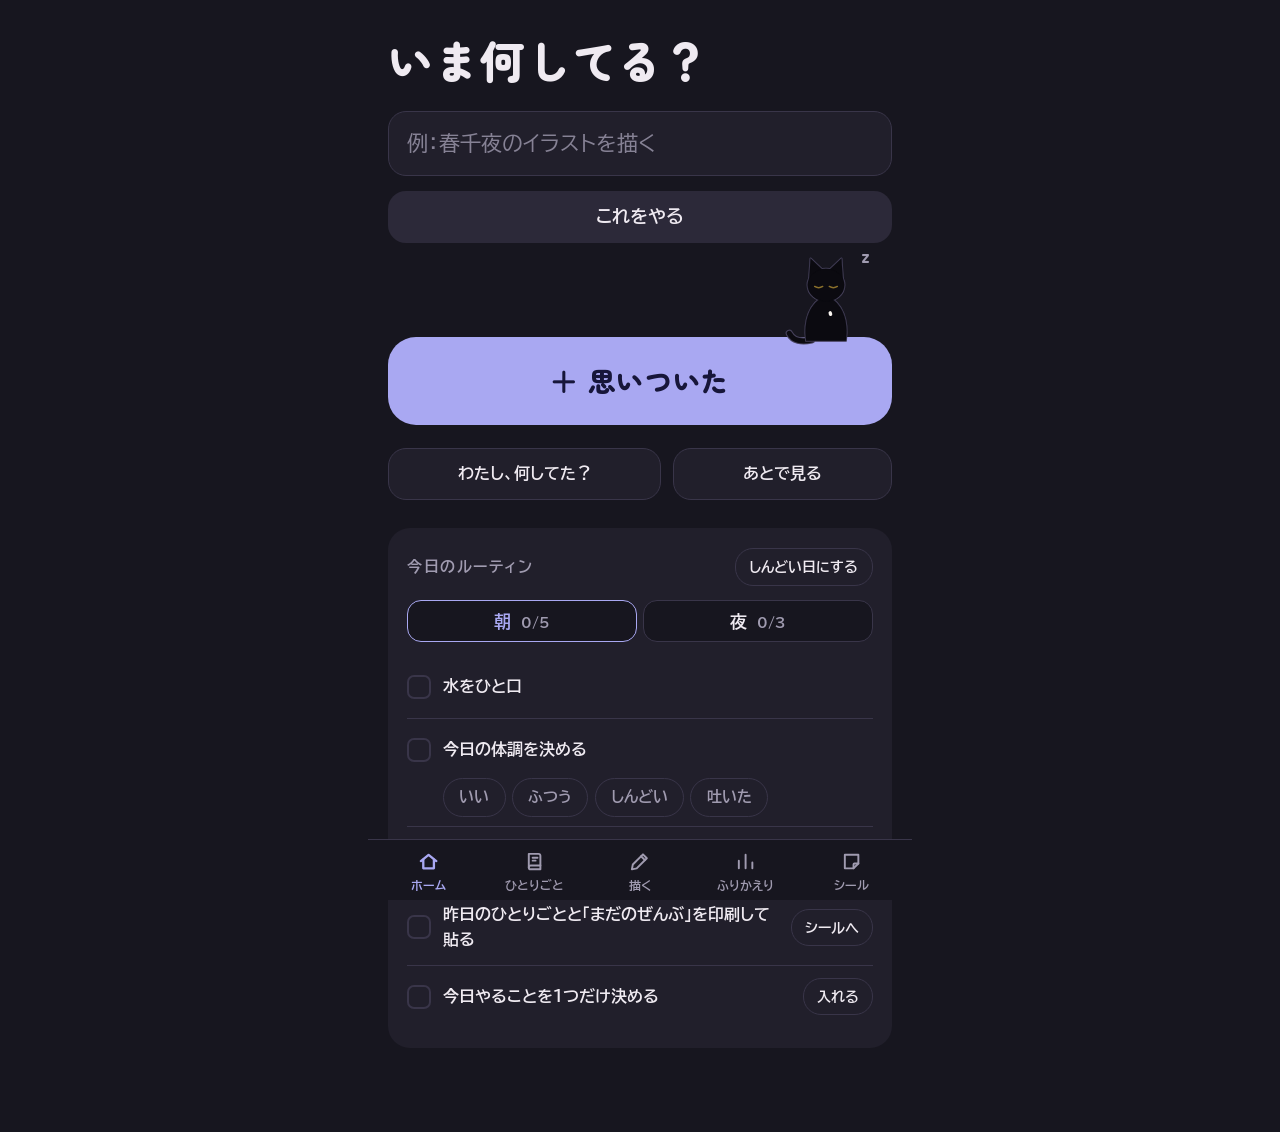
==== index.html @ 65f4dee4 "ホームに「今日のルーティン」を追加（朝・夜・しんどい日の最低ライン） - 朝4時〜16時は朝、それ以外は夜を先に見せる。夜中0〜4時は前の日あつかい - 体調を選ぶとシールの日記にも入る。今日やること" ====
<!doctype html>
<html lang="ja">
<head>
  <meta charset="utf-8">
  <meta name="viewport" content="width=device-width, initial-scale=1, viewport-fit=cover">
  <title>脳内タブ</title>

  <!-- スマホの「ホーム画面に追加」でアプリっぽく開くための設定 -->
  <link rel="manifest" href="manifest.json">
  <link rel="icon" href="icons/icon-192.png">
  <link rel="apple-touch-icon" href="icons/apple-touch-icon.png">
  <meta name="apple-mobile-web-app-capable" content="yes">
  <meta name="mobile-web-app-capable" content="yes">
  <meta name="apple-mobile-web-app-status-bar-style" content="black-translucent">
  <meta name="apple-mobile-web-app-title" content="脳内タブ">
  <meta name="theme-color" content="#17161f">

  <!-- 文字：見出しは丸ゴシック、本文は読みやすさ重視のUDフォント -->
  <link rel="preconnect" href="https://fonts.googleapis.com">
  <link rel="preconnect" href="https://fonts.gstatic.com" crossorigin>
  <link rel="stylesheet" href="https://fonts.googleapis.com/css2?family=BIZ+UDPGothic:wght@400;700&family=Zen+Maru+Gothic:wght@700;900&display=swap">

  <link rel="stylesheet" href="style.css?v=20261016c">
</head>
<body>
<!--
  =========================================================
  index.html ― 画面の「骨組み」だけを書くファイル
  ---------------------------------------------------------
  ・画面は <section class="screen"> で区切っています。
    一度に表示されるのは1つだけ（切り替えは js/ui.js）。
  ・文言（「いま何してる？」など）を変えたいときはここを直せばOK。
  ・id="..." は JavaScript から探すための名前なので、変えないでください。
  =========================================================
-->
<div class="app">

  <!-- ===================== 1. ホーム画面 ===================== -->
  <section id="screen-home" class="screen">

    <h1 class="question">いま何してる？</h1>

    <!-- 「まだやってる？」の軽い確認（しばらく経ったときだけ出る） -->
    <div id="check" class="check" hidden>
      <p id="check-text"></p>
      <div class="row">
        <button type="button" id="btn-check-yes" class="btn btn-quiet btn-small">やってる</button>
        <button type="button" id="btn-check-done" class="btn btn-quiet btn-small">終わった</button>
      </div>
    </div>

    <!-- いまの作業：未登録 or 変更中のときに出る入力欄 -->
    <form id="now-form" class="now-form" autocomplete="off">
      <label for="now-input" class="visually-hidden">いまやっていること</label>
      <input id="now-input" class="field" type="text" enterkeyhint="done"
             placeholder="例：春千夜のイラストを描く">
      <div class="row">
        <button type="submit" class="btn btn-solid">これをやる</button>
        <button type="button" id="btn-now-cancel" class="btn btn-ghost" hidden>やめる</button>
      </div>
    </form>

    <!-- いまの作業：登録済みのときに出る表示 -->
    <div id="now-view" class="now-view" hidden>
      <p class="label">いま：</p>
      <p id="now-text" class="now-text"></p>
      <div class="row">
        <button type="button" id="btn-change" class="btn btn-quiet">変更</button>
        <button type="button" id="btn-finish" class="btn btn-quiet">終わった</button>
      </div>
    </div>

    <!-- いちばん大事なボタン（上にハルが座っている） -->
    <div class="capture-wrap">
      <div id="haru-home" title="ハル"></div>
      <button type="button" id="btn-capture" class="btn btn-primary btn-huge">＋ 思いついた</button>
    </div>

    <div class="home-foot">
      <button type="button" id="btn-lost" class="btn btn-quiet">わたし、何してた？</button>
      <button type="button" id="btn-later" class="btn btn-quiet">
        あとで見る<span id="later-count" class="count"></span>
      </button>
    </div>

    <!-- 今日のルーティン（js/ui-routine.js） -->
    <section id="routine" class="card routine" aria-labelledby="routine-title">
      <div class="routine-head">
        <h2 id="routine-title" class="section-title">今日のルーティン</h2>
        <button type="button" id="btn-routine-easy" class="btn btn-quiet btn-small routine-easy" aria-pressed="false">しんどい日にする</button>
      </div>
      <div id="routine-tabs" class="routine-tabs" role="tablist" aria-label="朝と夜">
        <button type="button" role="tab" data-sec="morning">朝 <span class="routine-tab-count"></span></button>
        <button type="button" role="tab" data-sec="night">夜 <span class="routine-tab-count"></span></button>
      </div>
      <ul id="routine-list" class="routine-list"></ul>
      <p id="routine-msg" class="routine-msg" role="status"></p>
    </section>
  </section>

  <!-- ===================== 2. 思いつき入力 ===================== -->
  <section id="screen-capture" class="screen" hidden>
    <p class="screen-title is-small">思いついた</p>
    <form id="capture-form" class="capture-form" autocomplete="off">
      <label for="capture-input" class="visually-hidden">思いついたこと</label>
      <textarea id="capture-input" class="field field-big" rows="3" enterkeyhint="done"
                placeholder="なんでも。整理はあとで。"></textarea>

      <!-- 添付した画像のプレビュー -->
      <div id="capture-attach" class="attach" hidden>
        <img id="capture-attach-img" alt="添付した画像">
        <button type="button" id="btn-attach-remove" class="attach-remove" aria-label="画像を外す">×</button>
      </div>

      <!-- 声・画像（使わなくてもいい、おまけのボタン） -->
      <div class="tools">
        <button type="button" id="btn-voice" class="btn btn-tool" hidden>
          <svg viewBox="0 0 24 24" fill="none" stroke="currentColor" stroke-width="2" stroke-linecap="round" aria-hidden="true"><rect x="9" y="3" width="6" height="11" rx="3"/><path d="M5 11a7 7 0 0 0 14 0M12 18v3"/></svg>
          <span id="voice-label">声で入れる</span>
        </button>
        <button type="button" id="btn-image" class="btn btn-tool">
          <svg viewBox="0 0 24 24" fill="none" stroke="currentColor" stroke-width="2" stroke-linecap="round" stroke-linejoin="round" aria-hidden="true"><rect x="3" y="4" width="18" height="16" rx="3"/><circle cx="9" cy="10" r="2"/><path d="m21 16-5-5-8 9"/></svg>
          画像
        </button>
      </div>

      <button type="submit" class="btn btn-primary btn-huge">退避</button>
      <button type="button" id="btn-capture-cancel" class="btn btn-ghost">やめる</button>
    </form>
  </section>

  <!-- ===================== 2'. 退避完了 ===================== -->
  <section id="screen-saved" class="screen" hidden>
    <div class="saved-top">
      <p class="saved-msg">退避した。<br>元の作業に戻る？</p>
      <div id="haru-saved" title="ハル"></div>
    </div>
    <p id="saved-what" class="saved-what"></p>

    <div class="saved-now">
      <p class="label">いま：</p>
      <p id="saved-now-text" class="now-text now-text-xl"></p>
    </div>

    <button type="button" id="btn-back" class="btn btn-primary btn-huge">戻る</button>
    <button type="button" id="btn-capture-more" class="btn btn-ghost">もう1つ思いついた</button>
  </section>

  <!-- ===================== 3. あとで見る ===================== -->
  <section id="screen-later" class="screen" hidden>
    <div class="page-head">
      <button type="button" class="btn btn-quiet btn-small" data-go="home">← ホーム</button>
      <h2 class="screen-title">あとで見る</h2>
    </div>

    <label for="search" class="visually-hidden">さがす</label>
    <input id="search" class="field field-search" type="search" placeholder="さがす" autocomplete="off">

    <!-- 絞り込み：すべて／今日／カテゴリ… -->
    <div id="filter-chips" class="chips" role="group" aria-label="絞り込み"></div>

    <p id="later-empty" class="empty" hidden></p>
    <ul id="tab-list" class="tab-list"></ul>

    <!-- 完了したものは下にまとめて薄く表示 -->
    <details id="done-box" class="done-box" hidden>
      <summary>完了したもの<span id="done-count" class="count"></span></summary>
      <ul id="done-list" class="tab-list"></ul>
    </details>
  </section>

  <!-- ===================== 3'. 思いつきの詳細 ===================== -->
  <section id="screen-detail" class="screen" hidden>
    <div class="page-head">
      <button type="button" id="btn-detail-back" class="btn btn-quiet btn-small">← 一覧</button>
    </div>

    <p id="detail-text" class="detail-text"></p>
    <p id="detail-time" class="detail-time"></p>

    <!-- 画像 -->
    <div class="detail-section">
      <img id="detail-image" class="detail-image" alt="添付した画像" hidden>
      <div class="row">
        <button type="button" id="btn-detail-image" class="btn btn-tool">画像を付ける</button>
        <button type="button" id="btn-detail-image-remove" class="btn btn-tool" hidden>画像を外す</button>
      </div>
    </div>

    <!-- カテゴリ -->
    <div class="detail-section">
      <h3 class="section-title">カテゴリ</h3>
      <div id="cat-chips" class="chips" style="flex-wrap: wrap;"></div>
      <form id="new-cat-form" class="new-cat" hidden autocomplete="off">
        <label for="new-cat-input" class="visually-hidden">新しいカテゴリ</label>
        <input id="new-cat-input" class="field" type="text" placeholder="例：絵／買い物／調べもの" enterkeyhint="done">
        <button type="submit" class="btn btn-solid btn-small">付ける</button>
      </form>
    </div>

    <!-- 関連 -->
    <div class="detail-section">
      <h3 class="section-title">関連してる思いつき</h3>
      <ul id="link-list" class="link-list"></ul>
      <button type="button" id="btn-link-add" class="btn btn-tool" style="align-self: flex-start;">＋ 関連づける</button>
      <div id="picker" class="picker" hidden>
        <label for="picker-search" class="visually-hidden">関連づける思いつきをさがす</label>
        <input id="picker-search" class="field field-search" type="search" placeholder="どれとつなぐ？" autocomplete="off">
        <ul id="picker-list" class="link-list"></ul>
        <button type="button" id="btn-picker-close" class="btn btn-ghost btn-small">閉じる</button>
      </div>
    </div>

    <div class="row detail-actions">
      <button type="button" id="btn-detail-complete" class="btn btn-solid">完了</button>
      <button type="button" id="btn-detail-delete" class="btn btn-ghost">削除</button>
    </div>
  </section>

  <!-- ===================== 5. ひとりごと（1日1ページの日記帳） ===================== -->
  <section id="screen-hitori" class="screen" hidden>
    <div class="page-head">
      <h2 class="screen-title">ひとりごと</h2>
    </div>

    <!-- ページめくり：‹ 前に書いた日　› 次に書いた日 -->
    <div class="hitori-nav">
      <button type="button" id="btn-hitori-prev" class="btn btn-quiet btn-small hitori-arrow" aria-label="前に書いた日">‹</button>
      <div class="hitori-day">
        <p id="hitori-date" class="hitori-date"></p>
        <p id="hitori-sub" class="hitori-sub"></p>
      </div>
      <button type="button" id="btn-hitori-next" class="btn btn-quiet btn-small hitori-arrow" aria-label="次に書いた日">›</button>
    </div>
    <button type="button" id="btn-hitori-today" class="btn btn-ghost btn-small hitori-today" hidden>今日のページへ</button>

    <!-- その日のページ（左の時刻、右にひとりごと） -->
    <div class="hitori-page">
      <p id="hitori-empty" class="hitori-empty" hidden></p>
      <ol id="hitori-list" class="hitori-list"></ol>
    </div>

    <!-- 書くところ（今日のページだけ）。ハルが上に座って聞いてる -->
    <form id="hitori-form" class="hitori-form" autocomplete="off">
      <div id="haru-hitori" class="hitori-haru" title="ハル"></div>
      <label for="hitori-input" class="visually-hidden">ひとりごと</label>
      <textarea id="hitori-input" class="field hitori-input" rows="2" enterkeyhint="send"
                placeholder="だれも見てない。思ったまま。"></textarea>
      <button type="submit" class="btn btn-primary">つぶやく</button>
    </form>
  </section>

  <!-- ===================== 6. シール（手帳に貼る日記シール） ===================== -->
  <section id="screen-sticker" class="screen" hidden>
    <div class="page-head">
      <h2 class="screen-title">シール</h2>
    </div>

    <!-- 作るものを選ぶ（js/ui-sticker.js） -->
    <div id="st-mode" class="st-seg st-seg-3 st-mode" role="group" aria-label="作るもの">
      <button type="button" data-v="diary">日記</button>
      <button type="button" data-v="hitori">ひとりごと</button>
      <button type="button" data-v="later">あとで見る</button>
    </div>

    <!-- 1. 日記シール -->
    <div id="st-pane-diary" class="st-pane">
    <!-- できあがり（白い紙のテープに乗せて見せる） -->
    <div class="st-stage">
      <div class="st-strip"><img id="st-out" alt="今日のシール" width="384"></div>
      <button type="button" id="btn-st-save" class="btn btn-primary st-save">シールを保存</button>
      <p id="st-msg" class="st-msg" role="status"></p>
      <p class="st-how">保存 →「画像を保存」→ Fun Print の「画像印刷」で、幅いっぱいで印刷</p>
    </div>

    <form id="st-form" class="st-form" autocomplete="off">
      <div class="st-two">
        <div class="st-field"><label for="st-date" class="section-title">日付</label><input id="st-date" class="field st-input" type="date"></div>
        <div class="st-field"><label for="st-due" class="section-title">予定日</label><input id="st-due" class="field st-input" type="date"></div>
      </div>

      <div class="st-field">
        <span class="section-title" id="st-cond-label">体調</span>
        <div id="st-cond" class="st-seg" role="group" aria-labelledby="st-cond-label">
          <button type="button" data-v="good">いい</button>
          <button type="button" data-v="ok">ふつう</button>
          <button type="button" data-v="hard">しんどい</button>
          <button type="button" data-v="sick">吐いた</button>
        </div>
      </div>

      <label class="st-toggle"><input type="checkbox" id="st-checkup"> 今日は健診の日</label>

      <div class="st-field">
        <span class="section-title" id="st-food-label">たべれたもの</span>
        <div id="st-chips" class="chips st-chips" role="group" aria-labelledby="st-food-label"></div>
        <div class="st-add">
          <label for="st-new-food" class="visually-hidden">ほかに食べれたもの</label>
          <input id="st-new-food" class="field st-input" type="text" maxlength="12" placeholder="ほかに食べれたもの" enterkeyhint="done">
          <button type="button" id="st-add-food" class="btn btn-solid btn-small">追加</button>
        </div>
      </div>

      <div class="st-field">
        <label for="st-memo" class="section-title">ひとこと</label>
        <textarea id="st-memo" class="field st-input" rows="2" maxlength="60" placeholder="今日あったこと"></textarea>
      </div>

      <div class="st-field">
        <span class="section-title" id="st-size-label">シールの大きさ</span>
        <div id="st-size" class="st-seg st-seg-2" role="group" aria-labelledby="st-size-label">
          <button type="button" data-v="full">ぜんぶ入り</button>
          <button type="button" data-v="mini">ちいさめ</button>
        </div>
      </div>
    </form>
    </div>

    <!-- 2. ひとりごと／あとで見る（1日分ずつ） -->
    <div id="st-pane-list" class="st-pane" hidden>
      <div class="st-stage">
        <div class="st-strip"><img id="pr-out" alt="印刷する紙" width="384"></div>
        <button type="button" id="btn-pr-save" class="btn btn-primary st-save">保存</button>
        <p id="pr-msg" class="st-msg" role="status"></p>
        <p class="st-how">保存 →「画像を保存」→ Fun Print の「画像印刷」で、幅いっぱいで印刷</p>
      </div>

      <form id="pr-form" class="st-form" autocomplete="off">
        <div class="st-field" id="pr-scope-field" hidden>
          <span class="section-title" id="pr-scope-label">入れるもの</span>
          <div id="pr-scope" class="st-seg st-seg-2" role="group" aria-labelledby="pr-scope-label">
            <button type="button" data-v="day">この日の分</button>
            <button type="button" data-v="open">まだのぜんぶ</button>
          </div>
        </div>
        <div class="st-field" id="pr-day-field">
          <label for="pr-date" class="section-title">どの日</label>
          <div class="pr-day">
            <button type="button" id="btn-pr-prev" class="btn btn-solid btn-small pr-step" aria-label="前の日">‹</button>
            <input id="pr-date" class="field st-input" type="date">
            <button type="button" id="btn-pr-next" class="btn btn-solid btn-small pr-step" aria-label="次の日">›</button>
          </div>
          <div id="pr-days" class="chips st-chips" role="group" aria-label="書いた日"></div>
        </div>
        <p id="pr-note" class="pr-note" role="status"></p>
      </form>
    </div>

    <canvas id="st-canvas" width="384" height="300" hidden></canvas>
    <canvas id="pr-canvas" width="384" height="300" hidden></canvas>
  </section>

  <!-- ===================== 7. 描く（絵を描いた時間をはかる・js/ui-draw.js） ===================== -->
  <section id="screen-draw" class="screen" hidden>
    <div class="page-head">
      <h2 class="screen-title">描く</h2>
    </div>

    <!-- タイマー -->
    <div class="card draw-timer">
      <div class="draw-face">
        <div id="draw-ring" class="draw-ring" aria-hidden="true"></div>
        <div class="draw-face-in">
          <p id="draw-clock" class="draw-clock" role="timer">00:00</p>
          <p id="draw-clock-sub" class="draw-clock-sub"></p>
        </div>
      </div>
      <div id="draw-targets" class="draw-targets" role="group" aria-label="目安の時間">
        <button type="button" class="chip" data-min="10">10分</button>
        <button type="button" class="chip" data-min="25">25分</button>
        <button type="button" class="chip" data-min="30">30分</button>
        <button type="button" class="chip" data-min="60">60分</button>
      </div>
      <button type="button" id="btn-draw-start" class="btn btn-primary btn-huge">はじめる</button>
      <button type="button" id="btn-draw-stop" class="btn btn-primary btn-huge" hidden>おわり（記録する）</button>
      <button type="button" id="btn-draw-cancel" class="btn btn-ghost btn-small" hidden>記録しないでやめる</button>
    </div>

    <!-- ハルのひとこと -->
    <div class="draw-haru-row">
      <div id="haru-draw" class="draw-haru" title="ハル"></div>
      <p id="draw-comment" class="draw-comment" aria-live="polite"></p>
    </div>

    <!-- 今日と、続けた日数 -->
    <div class="draw-stats">
      <div class="card draw-stat"><span class="section-title">今日</span><strong id="draw-today">0分</strong></div>
      <div class="card draw-stat"><span class="section-title">連続</span><strong id="draw-streak">0日</strong><span id="draw-best" class="note"></span></div>
    </div>

    <!-- 1000時間チャレンジ → 3000 → 5000 → 10000 -->
    <div class="card">
      <h3 id="draw-goal-name" class="section-title">1,000時間チャレンジ</h3>
      <p class="draw-goal"><strong id="draw-goal-left"></strong><span class="note">いままで <span id="draw-total"></span></span></p>
      <div id="draw-goal-meter" class="draw-meter" role="img"><span id="draw-goal-fill"></span></div>
      <p id="draw-goal-steps" class="note draw-steps"></p>
    </div>

    <!-- 描いた日（色が濃いほど長く描いた日） -->
    <div class="card">
      <h3 class="section-title">描いた日</h3>
      <div id="draw-cal-months" class="draw-cal-months" aria-hidden="true"></div>
      <div id="draw-cal" class="draw-cal" role="img" aria-label="描いた日のカレンダー"></div>
      <p class="note draw-cal-legend">少ない <i data-lv="1"></i><i data-lv="2"></i><i data-lv="3"></i><i data-lv="4"></i> 多い</p>
    </div>

    <!-- 記録 -->
    <div class="card">
      <h3 class="section-title">最近の記録</h3>
      <p id="draw-log-empty" class="note">まだない。「はじめる」から1回目をどうぞ。</p>
      <ol id="draw-log" class="draw-log"></ol>
      <details class="draw-more">
        <summary>はかり忘れた分を足す</summary>
        <form id="draw-add-form" class="draw-inline" autocomplete="off">
          <label class="visually-hidden" for="draw-add-date">日付</label>
          <input id="draw-add-date" class="field" type="date">
          <label class="visually-hidden" for="draw-add-min">分</label>
          <input id="draw-add-min" class="field draw-num" type="number" inputmode="numeric" min="1" max="1440" placeholder="分">
          <button type="submit" class="btn btn-solid btn-small">足す</button>
        </form>
      </details>
      <details class="draw-more">
        <summary>これまでの時間（前のアプリの分）　<span id="draw-base" class="note"></span></summary>
        <form id="draw-base-form" class="draw-inline" autocomplete="off">
          <label class="visually-hidden" for="draw-base-h">時間</label>
          <input id="draw-base-h" class="field draw-num" type="number" inputmode="numeric" min="0" placeholder="時間">
          <span>時間</span>
          <label class="visually-hidden" for="draw-base-m">分</label>
          <input id="draw-base-m" class="field draw-num" type="number" inputmode="numeric" min="0" max="59" placeholder="分">
          <span>分</span>
          <button type="submit" class="btn btn-solid btn-small">入れる</button>
        </form>
        <p class="note">ここに入れた時間は、チャレンジの合計にだけ足される（カレンダーには出ない）。</p>
      </details>
    </div>
  </section>

  <!-- ===================== 4. ふりかえり ===================== -->
  <section id="screen-review" class="screen" hidden>
    <div class="page-head">
      <h2 class="screen-title">ふりかえり</h2>
    </div>

    <!-- 今日開いた脳内タブ -->
    <div class="card">
      <h3 class="section-title">今日ひらいた脳内タブ</h3>
      <p class="big-number"><strong id="today-count">0</strong>個</p>
      <ul id="today-list" class="mini-list"></ul>
    </div>

    <!-- 終わった作業の履歴 -->
    <div class="card">
      <h3 class="section-title">終わった作業</h3>
      <p id="history-empty" class="note" hidden>「終わった」を押した作業がここに並ぶ。</p>
      <ul id="history-list" class="mini-list"></ul>
    </div>

    <!-- 分析 -->
    <div class="card">
      <h3 class="section-title">よく出てくる言葉</h3>
      <p id="words-empty" class="note" hidden></p>
      <ul id="words" class="bars"></ul>
    </div>

    <div class="card">
      <h3 class="section-title">思いつきやすい時間</h3>
      <p id="hours-note" class="note"></p>
      <div id="hours" class="hours" role="img"></div>
      <div class="hour-axis"><span>0時</span><span>6時</span><span>12時</span><span>18時</span></div>
    </div>

    <div class="card" id="cats-card" hidden>
      <h3 class="section-title">カテゴリ別</h3>
      <ul id="cats" class="bars"></ul>
    </div>

    <!-- アイコンに未完了の数を出す（js/badge.js） -->
    <div class="card" id="badge-card">
      <h3 class="section-title">アイコンに数字を出す</h3>
      <p id="badge-msg" class="note"></p>
      <button id="btn-badge" type="button" class="btn btn-primary" hidden>オンにする</button>
    </div>

    <!-- ほかの端末と同期（js/sync.js） -->
    <div class="card" id="sync-card">
      <h3 class="section-title">ほかの端末と同期</h3>
      <div id="sync-off">
        <p class="note">Mac と iPhone で同じ合言葉を入れると、思いつき・作業の記録・ひとりごと・描く（タイマーも）・画像が同じになる。はじめての端末は、先に入れた端末の内容を受け取る。</p>
        <form id="sync-form" class="sync-form" autocomplete="off">
          <label for="sync-input" class="visually-hidden">合言葉</label>
          <input id="sync-input" class="field" type="text" placeholder="合言葉（8文字以上）" autocapitalize="off" autocorrect="off" spellcheck="false" enterkeyhint="done">
          <button type="submit" class="btn btn-primary btn-small">つなぐ</button>
        </form>
        <button type="button" id="btn-sync-new" class="btn btn-ghost btn-small">合言葉を作る</button>
      </div>
      <div id="sync-on" hidden>
        <p class="note">合言葉：<strong id="sync-code"></strong></p>
        <p id="sync-status" class="note" role="status"></p>
        <div class="sync-actions">
          <button type="button" id="btn-sync-now" class="btn btn-solid btn-small">いま同期</button>
          <button type="button" id="btn-sync-off" class="btn btn-ghost btn-small">合言葉を外す</button>
        </div>
      </div>
    </div>
  </section>

</div>

<!-- ===================== 下のメニュー（ホーム・ひとりごと・描く・ふりかえり・シール） =====================
     見せる画面は js/app.js の TAB_SCREENS で決めています。 -->
<nav id="tabbar" class="tabbar" aria-label="メニュー">
  <button type="button" class="tab" data-tab="home">
    <svg viewBox="0 0 24 24" fill="none" stroke="currentColor" stroke-width="2" stroke-linecap="round" stroke-linejoin="round" aria-hidden="true"><path d="M4 11.5 12 5l8 6.5"/><path d="M6.5 10v9h11v-9"/></svg>
    <span>ホーム</span>
  </button>
  <button type="button" class="tab" data-tab="hitori">
    <svg viewBox="0 0 24 24" fill="none" stroke="currentColor" stroke-width="2" stroke-linecap="round" stroke-linejoin="round" aria-hidden="true"><path d="M6 4h10a2 2 0 0 1 2 2v14H8a2 2 0 0 1-2-2z"/><path d="M6 18a2 2 0 0 1 2-2h10"/><path d="M10 8h5M10 11h3"/></svg>
    <span>ひとりごと</span>
  </button>
  <button type="button" class="tab" data-tab="draw">
    <svg viewBox="0 0 24 24" fill="none" stroke="currentColor" stroke-width="2" stroke-linecap="round" stroke-linejoin="round" aria-hidden="true"><path d="M15.5 4.5l4 4L9 19l-5 1 1-5z"/><path d="M13.5 6.5l4 4"/></svg>
    <span>描く</span>
  </button>
  <button type="button" class="tab" data-tab="review">
    <svg viewBox="0 0 24 24" fill="none" stroke="currentColor" stroke-width="2" stroke-linecap="round" stroke-linejoin="round" aria-hidden="true"><path d="M5 19V11M12 19V5M19 19v-6"/></svg>
    <span>ふりかえり</span>
  </button>
  <button type="button" class="tab" data-tab="sticker">
    <svg viewBox="0 0 24 24" fill="none" stroke="currentColor" stroke-width="2" stroke-linecap="round" stroke-linejoin="round" aria-hidden="true"><path d="M5 5h14v9l-5 5H5z"/><path d="M14 19v-4a1 1 0 0 1 1-1h4"/></svg>
    <span>シール</span>
  </button>
</nav>

<!-- ===================== 迷子救済（全画面の上に重なる） ===================== -->
<div id="lost" class="lost" hidden>
  <p id="lost-text" class="lost-text"></p>
  <div id="haru-lost" title="ハル"></div>
  <button type="button" id="btn-return" class="btn btn-primary btn-huge">戻れ。</button>
</div>

<!-- ===================== 小さなお知らせ（取り消しボタン付き） ===================== -->
<div id="toast" class="toast" hidden>
  <span id="toast-msg"></span>
  <button type="button" id="toast-undo" class="toast-undo">取り消し</button>
</div>

<!-- 画像を選ぶための見えない部品（「画像」ボタンから呼ばれる） -->
<input id="image-input" type="file" accept="image/*" hidden>

<!-- 読み込む順番が大事：保存 → 部品 → 表示 → 操作 -->
<script src="js/storage.js?v=20261016c"></script>
<script src="js/images.js?v=20261016c"></script>
<script src="js/haru.js?v=20261016c"></script>
<script src="js/voice.js?v=20261016c"></script>
<script src="js/analysis.js?v=20261016c"></script>
<script src="js/ui.js?v=20261016c"></script>
<script src="js/ui-later.js?v=20261016c"></script>
<script src="js/ui-review.js?v=20261016c"></script>
<script src="js/ui-hitori.js?v=20261016c"></script>
<script src="js/thermal.js?v=20261016c"></script>
<script src="js/ui-sticker.js?v=20261016c"></script>
<script src="js/badge.js?v=20261016c"></script>
<script src="js/ui-draw.js?v=20261016c"></script>
<script src="js/sync.js?v=20261016c"></script>
<script src="js/ui-routine.js?v=20261016c"></script>
<script src="js/app.js?v=20261016c"></script>
</body>
</html>
---- style.css ----
/* =========================================================
   style.css ― 見た目（色・文字の大きさ・余白・ハルの動き）を担当
   ---------------------------------------------------------
   ・色を変えたいときは、一番上の「色の設定」だけ直せば全体に反映されます。
   ・基本はダークモード（端末の設定に関係なく暗い配色）。
   ・段の並び：土台 → 文字 → ボタン → 入力欄 → 各画面 → ハル
   レイアウト方針：1カラム・余白多め。上に「いま」、親指の届く下側に大きなボタン。
   ========================================================= */

/* ---------- 色と文字の設定（ダーク：基本） ---------- */
:root {
  --bg: #17161f;          /* 背景：すこし紫がかった夜の色 */
  --surface: #211f2b;     /* カード・入力欄の地 */
  --surface-2: #2c2939;   /* 少し強いボタンの地 */
  --line: #393549;        /* 枠線 */
  --fg: #efeaf1;          /* 文字 */
  --muted: #a09bb0;       /* 薄い文字 */
  --accent: #a9a8f2;      /* アクセント：藤色寄りの青紫 */
  --on-accent: #17163a;   /* アクセント上の文字 */
  --accent-weak: rgba(169, 168, 242, 0.16);
  --gold: #f2c450;        /* ハルの目の色（小さな差し色） */
  --danger: #ef8a7e;
  --on-danger: #2a1210;

  /* ハルの色 */
  --cat: #0b0a10;         /* 毛の黒 */
  --cat-rim: #45405a;     /* 背景から浮かせるための細い輪郭 */
  --cat-eye: #f4c542;     /* 金色の目 */
  --angel: #fbf7f2;       /* 胸のエンジェルマーク */

  --font-display: 'Zen Maru Gothic', 'Hiragino Maru Gothic ProN', 'Hiragino Sans', sans-serif;
  --font-body: 'BIZ UDPGothic', 'Hiragino Sans', 'Yu Gothic', 'Meiryo', sans-serif;

  --radius: 22px;
  color-scheme: dark;
}

/* ---------- ライトモード ----------
   基本は常にダーク。明るい配色は data-theme="light" が付いたときだけ使う。 */
:root[data-theme="light"] {
  --bg: #f6f2f5;
  --surface: #ffffff;
  --surface-2: #efe8ee;
  --line: #e0d6de;
  --fg: #251f29;
  --muted: #6d6575;
  --accent: #5652b8;
  --on-accent: #ffffff;
  --accent-weak: rgba(86, 82, 184, 0.1);
  --gold: #b07d12;
  --danger: #b3392d;
  --on-danger: #ffffff;
  --cat-rim: #0b0a10;
  color-scheme: light;
}

/* ---------- 土台 ---------- */
* { box-sizing: border-box; }
[hidden] { display: none !important; }

html, body { height: 100%; }
body {
  margin: 0;
  background: var(--bg);
  color: var(--fg);
  font-family: var(--font-body);
  font-size: 17px;
  line-height: 1.6;
  -webkit-text-size-adjust: 100%;
  -webkit-tap-highlight-color: transparent;
}

.app {
  max-width: 34rem;
  min-height: 100%;
  margin: 0 auto;
  padding-inline: 20px;
  padding-block: calc(26px + env(safe-area-inset-top, 0px)) calc(26px + env(safe-area-inset-bottom, 0px));
  display: flex;
  flex-direction: column;
}

.screen {
  flex: 1;
  display: flex;
  flex-direction: column;
  gap: 1.4rem;
}

p, h1, h2, h3 { margin: 0; }

.visually-hidden {
  position: absolute; width: 1px; height: 1px;
  overflow: hidden; clip: rect(0 0 0 0); white-space: nowrap;
}

/* ---------- 文字 ---------- */
.question {
  font-family: var(--font-display);
  font-weight: 900;
  font-size: clamp(2.1rem, 9vw, 2.8rem);
  line-height: 1.25;
  letter-spacing: 0.02em;
  padding-top: 0.4rem;
}

.label {
  color: var(--muted);
  font-size: 1rem;
  letter-spacing: 0.08em;
}

.now-text {
  font-family: var(--font-display);
  font-weight: 700;
  font-size: clamp(1.6rem, 6.8vw, 2.2rem);
  line-height: 1.4;
  overflow-wrap: anywhere;
  word-break: auto-phrase; /* 日本語を文節で折り返す（対応ブラウザのみ） */
}
.now-text-xl { font-size: clamp(1.9rem, 8vw, 2.6rem); }

.screen-title {
  font-family: var(--font-display);
  font-size: 1.35rem;
  font-weight: 900;
  letter-spacing: 0.04em;
}
.screen-title.is-small {
  color: var(--muted);
  font-size: 1rem;
  letter-spacing: 0.12em;
}

.section-title {
  color: var(--muted);
  font-size: 0.95rem;
  font-weight: 700;
  letter-spacing: 0.1em;
}

.count {
  display: inline-block;
  min-width: 1.6em;
  margin-left: 0.45em;
  padding: 0 0.45em;
  border-radius: 999px;
  background: var(--accent-weak);
  color: var(--accent);
  font-size: 0.9em;
  font-variant-numeric: tabular-nums;
  text-align: center;
}
.count:empty { display: none; }

.empty {
  color: var(--muted);
  font-size: 1.05rem;
  padding: 2rem 0;
  text-align: center;
}

/* ---------- ボタン ---------- */
.btn {
  appearance: none;
  border: 1.5px solid transparent;
  border-radius: 18px;
  min-height: 3.25rem;
  padding: 0.6rem 1.1rem;
  font: inherit;
  font-size: 1.1rem;
  font-weight: 700;
  color: var(--fg);
  background: transparent;
  cursor: pointer;
  transition: transform 0.08s ease, background-color 0.15s ease;
}
.btn:active { transform: scale(0.97); }

.btn-primary {
  background: var(--accent);
  color: var(--on-accent);
  border-radius: var(--radius);
}
.btn-huge {
  width: 100%;
  min-height: 5.5rem;
  font-family: var(--font-display);
  font-size: 1.7rem;
  font-weight: 900;
  letter-spacing: 0.05em;
  border-radius: 28px;
}
.btn-solid { background: var(--surface-2); }
.btn-quiet { background: var(--surface); border-color: var(--line); }
.btn-ghost { color: var(--muted); }
.btn-danger { background: var(--danger); color: var(--on-danger); }
.btn-small { min-height: 2.75rem; font-size: 1rem; padding: 0.45rem 1rem; }

/* アイコン付きの小さいボタン（声・画像） */
.btn-tool {
  display: inline-flex;
  align-items: center;
  gap: 0.4rem;
  min-height: 2.75rem;
  padding: 0.4rem 1rem;
  font-size: 1rem;
  background: var(--surface);
  border-color: var(--line);
  border-radius: 999px;
  color: var(--muted);
}
.btn-tool svg { width: 1.15rem; height: 1.15rem; }
.btn-tool.is-on { color: var(--on-accent); background: var(--accent); border-color: var(--accent); }

:focus-visible {
  outline: 3px solid var(--accent);
  outline-offset: 2px;
}

.row {
  display: flex;
  gap: 0.75rem;
  flex-wrap: wrap;
}
.row .btn { flex: 1; }

/* ---------- 入力欄 ---------- */
.field {
  width: 100%;
  font: inherit;
  font-size: 1.3rem;           /* 16px以上にしてiPhoneの自動ズームを防ぐ */
  color: var(--fg);
  background: var(--surface);
  border: 1.5px solid var(--line);
  border-radius: 18px;
  padding: 0.95rem 1.1rem;
}
.field::placeholder { color: var(--muted); opacity: 0.8; }
/* iPhone の日付欄は中身の幅で横にはみ出すので、枠に収める */
input[type="date"].field {
  -webkit-appearance: none;
  appearance: none;
  display: block;
  min-width: 0;
  max-width: 100%;
  min-height: 3rem;
}
input[type="date"].field::-webkit-date-and-time-value { text-align: left; margin: 0; }
.field:focus { outline: none; border-color: var(--accent); }
.field-big {
  font-size: 1.5rem;
  line-height: 1.5;
  min-height: 9rem;
  resize: none;
}
.field-search {
  font-size: 1.1rem;
  padding: 0.75rem 1rem;
  border-radius: 999px;
}

/* ---------- 1. ホーム ---------- */
.now-form,
.now-view {
  display: flex;
  flex-direction: column;
  gap: 0.9rem;
}
.now-view .row { margin-top: 0.3rem; }

/* 「まだやってる？」の軽い確認 */
.check {
  display: flex;
  flex-direction: column;
  gap: 0.8rem;
  padding: 1rem 1.1rem;
  border-radius: 20px;
  background: var(--accent-weak);
}
.check p { font-weight: 700; }

/* 大きいボタン＋その上に座るハル。画面の下側（親指の届く位置）へ寄せる */
.capture-wrap {
  position: relative;
  margin-top: auto;
  padding-top: 4.5rem; /* ハルの座るスペース */
}
.capture-wrap .haru {
  position: absolute;
  right: 22px;
  bottom: calc(5.5rem - 10px); /* ボタンのふちに座らせる */
  width: 88px;
}

.home-foot {
  display: grid;
  grid-template-columns: 1.25fr 1fr; /* 左のボタンの文字が長いので少し広く */
  gap: 0.75rem;
}
.home-foot .btn {
  padding-inline: 0.5rem;
  font-size: 1rem;
}

/* ---------- 2. 思いつき入力 ---------- */
.capture-form {
  display: flex;
  flex-direction: column;
  gap: 1rem;
}
.tools { display: flex; gap: 0.6rem; flex-wrap: wrap; }

.attach {
  position: relative;
  width: 7rem;
}
.attach img {
  display: block;
  width: 100%;
  aspect-ratio: 1;
  object-fit: cover;
  border-radius: 16px;
}
.attach-remove {
  position: absolute;
  top: -0.5rem;
  right: -0.5rem;
  width: 2rem;
  height: 2rem;
  border-radius: 50%;
  border: 0;
  background: var(--surface-2);
  color: var(--fg);
  font-size: 1rem;
  cursor: pointer;
}

/* ---------- 2'. 退避完了 ---------- */
.saved-top {
  display: flex;
  align-items: flex-end;
  justify-content: space-between;
  gap: 1rem;
}
.saved-msg {
  font-family: var(--font-display);
  font-weight: 900;
  font-size: clamp(1.7rem, 7vw, 2.1rem);
  line-height: 1.4;
  padding-top: 0.4rem;
}
.saved-top .haru { width: 84px; flex-shrink: 0; }
.saved-what {
  color: var(--muted);
  font-size: 1.05rem;
  overflow-wrap: anywhere;
}
.saved-now {
  display: flex;
  flex-direction: column;
  gap: 0.5rem;
  padding: 1.5rem 1.4rem;
  background: var(--surface);
  border-radius: var(--radius);
}
#btn-back { margin-top: auto; }

/* ---------- 3. あとで見る ---------- */
.page-head {
  display: flex;
  align-items: center;
  gap: 1rem;
}

.chips {
  display: flex;
  gap: 0.5rem;
  overflow-x: auto;
  padding-bottom: 0.2rem;
  scrollbar-width: none;
}
.chip {
  appearance: none;
  flex-shrink: 0;
  border: 1.5px solid var(--line);
  background: var(--surface);
  color: var(--muted);
  font: inherit;
  font-size: 0.95rem;
  font-weight: 700;
  padding: 0.4rem 0.95rem;
  border-radius: 999px;
  cursor: pointer;
}
.chip.is-on {
  background: var(--accent);
  border-color: var(--accent);
  color: var(--on-accent);
}
.chip-new { border-style: dashed; }

.tab-list {
  list-style: none;
  margin: 0;
  padding: 0;
  display: flex;
  flex-direction: column;
  gap: 0.7rem;
}

.tab-main {
  appearance: none;
  width: 100%;
  border: 1.5px solid var(--line);
  background: var(--surface);
  color: inherit;
  font: inherit;
  text-align: left;
  cursor: pointer;
  padding: 0.95rem 1.15rem;
  display: flex;
  gap: 0.9rem;
  align-items: center;
  border-radius: 20px;
}
.tab-body {
  flex: 1;
  min-width: 0;
  display: flex;
  flex-direction: column;
  gap: 0.3rem;
}
.tab-text {
  font-size: 1.2rem;
  font-weight: 700;
  line-height: 1.45;
  overflow-wrap: anywhere;
  white-space: pre-wrap;
}
.tab-meta {
  display: flex;
  flex-wrap: wrap;
  align-items: center;
  gap: 0.35rem 0.7rem;
  color: var(--muted);
  font-size: 0.9rem;
  font-variant-numeric: tabular-nums;
}
.tag {
  padding: 0 0.6rem;
  border-radius: 999px;
  background: var(--accent-weak);
  color: var(--accent);
  font-weight: 700;
}
.tab-thumb {
  width: 3.4rem;
  height: 3.4rem;
  border-radius: 12px;
  object-fit: cover;
  flex-shrink: 0;
  background: var(--surface-2);
}
.is-done .tab-text {
  color: var(--muted);
  font-weight: 400;
  text-decoration: line-through;
}

.done-box summary {
  color: var(--muted);
  cursor: pointer;
  padding: 0.75rem 0;
  font-size: 1rem;
}
.done-box .tab-list { margin-top: 0.5rem; }

/* ---------- 思いつきの詳細 ---------- */
.detail-text {
  font-family: var(--font-display);
  font-weight: 700;
  font-size: clamp(1.5rem, 6.5vw, 2rem);
  line-height: 1.45;
  overflow-wrap: anywhere;
  white-space: pre-wrap;
}
.detail-text.is-done { text-decoration: line-through; color: var(--muted); }
.detail-time { color: var(--muted); font-size: 0.95rem; margin-top: -0.6rem; }

.detail-section {
  display: flex;
  flex-direction: column;
  gap: 0.7rem;
}
.detail-image {
  display: block;
  width: 100%;
  max-height: 60vh;
  object-fit: contain;
  border-radius: 18px;
  background: var(--surface);
}
.new-cat {
  display: flex;
  gap: 0.5rem;
}
.new-cat .field { font-size: 1.05rem; padding: 0.6rem 0.9rem; border-radius: 999px; }

.link-list {
  list-style: none;
  margin: 0;
  padding: 0;
  display: flex;
  flex-direction: column;
  gap: 0.5rem;
}
.link-item {
  display: flex;
  align-items: center;
  gap: 0.5rem;
  background: var(--surface);
  border-radius: 16px;
  padding: 0.3rem 0.4rem 0.3rem 1rem;
}
.link-item .link-open {
  flex: 1;
  min-width: 0;
  appearance: none;
  border: 0;
  background: none;
  color: var(--fg);
  font: inherit;
  text-align: left;
  padding: 0.5rem 0;
  cursor: pointer;
  overflow-wrap: anywhere;
}
.link-item .link-x {
  appearance: none;
  border: 0;
  background: none;
  color: var(--muted);
  font: inherit;
  font-size: 0.9rem;
  padding: 0.5rem 0.7rem;
  cursor: pointer;
}

/* 関連づける相手を選ぶ一覧 */
.picker {
  display: flex;
  flex-direction: column;
  gap: 0.6rem;
  padding: 1rem;
  border-radius: 20px;
  border: 1.5px dashed var(--line);
}
.picker .link-list { max-height: 16rem; overflow-y: auto; }

.detail-actions { margin-top: auto; padding-top: 1rem; }

/* ---------- ふりかえり ---------- */
.card {
  display: flex;
  flex-direction: column;
  gap: 0.9rem;
  padding: 1.2rem 1.2rem 1.3rem;
  border-radius: var(--radius);
  background: var(--surface);
}
.big-number {
  display: flex;
  align-items: baseline;
  gap: 0.4rem;
  font-family: var(--font-display);
  font-weight: 900;
}
.big-number strong {
  font-size: 3rem;
  line-height: 1;
  color: var(--accent);
  font-variant-numeric: tabular-nums;
}
.mini-list {
  list-style: none;
  margin: 0;
  padding: 0;
  display: flex;
  flex-direction: column;
}
.mini-list li {
  display: flex;
  gap: 0.9rem;
  padding: 0.55rem 0;
  border-top: 1px solid var(--line);
  align-items: baseline;
}
.mini-list li:first-child { border-top: 0; }
.mini-list .when {
  color: var(--muted);
  font-size: 0.9rem;
  flex-shrink: 0;
  min-width: 3.2rem;
  font-variant-numeric: tabular-nums;
}
.mini-list .what { flex: 1; min-width: 0; overflow-wrap: anywhere; }
.mini-list .dur {
  color: var(--muted);
  font-size: 0.9rem;
  flex-shrink: 0;
  font-variant-numeric: tabular-nums;
}
.mini-list button.what {
  appearance: none;
  border: 0;
  background: none;
  color: inherit;
  font: inherit;
  text-align: left;
  padding: 0;
  cursor: pointer;
}

/* 横棒グラフ（よく出る言葉・カテゴリ） */
.bars {
  list-style: none;
  margin: 0;
  padding: 0;
  display: flex;
  flex-direction: column;
  gap: 0.55rem;
}
.bar-row {
  display: grid;
  grid-template-columns: minmax(4.5rem, 7.5rem) 1fr 2rem;
  align-items: center;
  gap: 0.7rem;
  font-size: 0.98rem;
}
.bar-name { overflow: hidden; text-overflow: ellipsis; white-space: nowrap; }
.bar-track { height: 0.75rem; }
.bar-fill {
  height: 100%;
  min-width: 4px;
  border-radius: 0 4px 4px 0;
  background: var(--accent);
}
.bar-value {
  color: var(--muted);
  text-align: right;
  font-variant-numeric: tabular-nums;
}

/* 時間帯の縦棒グラフ */
.hours {
  display: grid;
  grid-template-columns: repeat(24, 1fr);
  align-items: end;
  gap: 2px;
  height: 6rem;
  border-bottom: 1px solid var(--line);
}
.hour {
  position: relative;
  height: 100%;
  display: flex;
  align-items: flex-end;
}
.hour span {
  display: block;
  width: 100%;
  border-radius: 4px 4px 0 0;
  background: var(--accent);
}
.hour.is-zero span { background: var(--line); height: 2px !important; border-radius: 0; }
.hour.is-peak span { background: var(--gold); }
.hour-axis {
  display: grid;
  grid-template-columns: repeat(4, 1fr);
  color: var(--muted);
  font-size: 0.8rem;
  font-variant-numeric: tabular-nums;
  margin-top: -0.5rem;
}
.note { color: var(--muted); font-size: 0.95rem; }
.note strong { color: var(--fg); }

/* ---------- 迷子救済 ---------- */
.lost {
  position: fixed;
  inset: 0;
  z-index: 10;
  background: var(--bg);
  display: flex;
  flex-direction: column;
  align-items: center;
  justify-content: center;
  gap: 2.2rem;
  padding: calc(24px + env(safe-area-inset-top, 0px)) 24px calc(24px + env(safe-area-inset-bottom, 0px));
  text-align: center;
  animation: lost-in 0.35s ease-out;
}
.lost-text {
  font-family: var(--font-display);
  font-weight: 900;
  font-size: clamp(2.2rem, 10vw, 3.4rem);
  line-height: 1.35;
  max-width: 16em;
  overflow-wrap: anywhere;
  word-break: auto-phrase;
  text-wrap: balance;
}
.lost .haru { width: 110px; }
.lost .btn { max-width: 22rem; }

@keyframes lost-in {
  from { opacity: 0; transform: scale(0.97); }
  to   { opacity: 1; transform: none; }
}

/* ---------- 5. ひとりごと ---------- */
.home-sub {
  display: flex;
  justify-content: center;
  gap: 0.5rem;
  margin-top: -0.4rem;
}

.hitori-nav {
  display: grid;
  grid-template-columns: auto minmax(0, 1fr) auto;
  align-items: center;
  gap: 0.75rem;
}
.hitori-arrow { min-width: 3rem; font-size: 1.5rem; line-height: 1; }
.hitori-arrow:disabled { opacity: 0.3; cursor: default; }
.hitori-day { text-align: center; }
.hitori-date {
  font-family: var(--font-display);
  font-weight: 900;
  font-size: 1.5rem;
  line-height: 1.3;
}
.hitori-sub { color: var(--muted); font-size: 0.9rem; font-variant-numeric: tabular-nums; }
.hitori-today { align-self: center; margin-top: -0.8rem; }

/* ノートのページ：時刻の右に、アクセント色の縦線（ノートの余白線） */
.hitori-page {
  flex: 1;
  padding: 1.1rem 1.1rem 1.4rem 0.6rem;
  border-radius: var(--radius);
  background-color: var(--surface);
  background-image: linear-gradient(to right, transparent calc(0.6rem + 3.7rem), var(--accent-weak) calc(0.6rem + 3.7rem), var(--accent-weak) calc(0.6rem + 3.7rem + 2px), transparent calc(0.6rem + 3.7rem + 2px));
}
.hitori-list {
  list-style: none;
  margin: 0;
  padding: 0;
  display: flex;
  flex-direction: column;
  gap: 1rem;
}
.hitori-item {
  position: relative;
  display: grid;
  grid-template-columns: 3.2rem minmax(0, 1fr);
  column-gap: 1.1rem;
  align-items: baseline;
  cursor: pointer;
}
.hitori-time {
  color: var(--muted);
  font-size: 0.82rem;
  text-align: right;
  font-variant-numeric: tabular-nums;
}
.hitori-text {
  font-size: 1rem;
  line-height: 1.7;
  white-space: pre-wrap;
  overflow-wrap: anywhere;
}
.hitori-item.has-paw .hitori-text { padding-right: 1.7rem; }
.hitori-del {
  grid-column: 2;
  justify-self: start;
  display: none;
  appearance: none;
  border: 0;
  background: none;
  color: var(--danger);
  font: inherit;
  font-size: 0.92rem;
  padding: 0.35rem 0;
  cursor: pointer;
}
.hitori-item.is-open .hitori-del { display: block; }
.hitori-empty { color: var(--muted); padding: 1.6rem 0.6rem; text-align: center; }

/* ハルの肉球のはんこ */
.hitori-paw {
  position: absolute;
  top: -0.35rem;
  right: -0.4rem;
  width: 1.8rem;
  color: var(--accent);
  opacity: 0.85;
  transform: rotate(14deg);
  pointer-events: none;
}
.hitori-paw.is-new { animation: paw-stamp 0.45s cubic-bezier(0.3, 0.7, 0.4, 1); }
@keyframes paw-stamp {
  0%   { transform: rotate(14deg) scale(1.9); opacity: 0; }
  60%  { transform: rotate(14deg) scale(0.9); opacity: 1; }
  100% { transform: rotate(14deg) scale(1); }
}

/* 書くところ：画面の下にくっつく。上にハルが座る */
.hitori-form {
  position: sticky;
  bottom: 0;
  display: flex;
  flex-direction: column;
  gap: 0.6rem;
  padding-top: 4.4rem;
  padding-bottom: 0.4rem;
  background: linear-gradient(to bottom, transparent, var(--bg) 2.6rem);
}
.hitori-form .hitori-haru {
  position: absolute; /* ハル共通の position より優先させる */
  top: 0.3rem;
  right: 1.1rem;
  width: 62px;
}
.hitori-input {
  font-size: 1.05rem;
  line-height: 1.5;
  min-height: 3.4rem;
  max-height: 10rem;
  resize: none;
}

@media (prefers-reduced-motion: reduce) {
  .hitori-paw.is-new { animation: none; }
}

/* ---------- お知らせ ---------- */
.toast {
  position: fixed;
  left: 50%;
  bottom: calc(20px + env(safe-area-inset-bottom, 0px));
  transform: translateX(-50%);
  z-index: 20;
  max-width: calc(100% - 32px);
  display: flex;
  align-items: center;
  gap: 1rem;
  padding: 0.7rem 0.8rem 0.7rem 1.3rem;
  border-radius: 999px;
  background: var(--fg);
  color: var(--bg);
  font-weight: 700;
}
.toast-undo {
  appearance: none;
  border: 0;
  background: none;
  color: inherit;
  font: inherit;
  text-decoration: underline;
  padding: 0.4rem 0.6rem;
  cursor: pointer;
}

/* =========================================================
   ハル（黒猫）
   形は js/haru.js、色と動きはここ
   ========================================================= */
.haru {
  position: relative;
  cursor: pointer;
  user-select: none;
  -webkit-user-select: none;
}
.haru-svg { display: block; width: 100%; height: auto; overflow: visible; }

.haru-svg .rim > * {
  fill: var(--cat-rim);
  stroke: var(--cat-rim);
  stroke-width: 3;
  stroke-linejoin: round;
}
.haru-svg .fill > * { fill: var(--cat); stroke: var(--cat); stroke-width: 0.5; stroke-linejoin: round; }
.haru-svg .rim-line { fill: none; stroke: var(--cat-rim); stroke-width: 10; stroke-linecap: round; }
.haru-svg .fill-line { fill: none; stroke: var(--cat); stroke-width: 7; stroke-linecap: round; }
.haru-svg .angel { fill: var(--angel); }
.haru-svg .eye { fill: var(--cat-eye); }
.haru-svg .pupil { fill: #140f06; }
.haru-svg .haru-eyes-closed path {
  fill: none;
  stroke: var(--cat-eye);
  stroke-width: 2;
  stroke-linecap: round;
  opacity: 0.55;
}

/* --- いつもの動き --- */
.haru-tail {
  transform-box: view-box;
  transform-origin: 40px 120px;
  animation: haru-tail 3.4s ease-in-out infinite alternate;
}
.haru-eyes {
  transform-box: fill-box;
  transform-origin: center;
  animation: haru-blink 5s infinite;
}
.haru-ear-l {
  transform-box: view-box;
  transform-origin: 47px 33px;
  animation: haru-ear 8s infinite;
}
.haru-eyes-closed { display: none; }

@keyframes haru-tail {
  from { transform: rotate(-3deg); }
  to   { transform: rotate(9deg); }
}
@keyframes haru-blink {
  0%, 92%, 100% { transform: scaleY(1); }
  95%           { transform: scaleY(0.1); }
}
@keyframes haru-ear {
  0%, 78%, 86%, 100% { transform: rotate(0); }
  82%                { transform: rotate(-12deg); }
}

/* --- 寝てるとき（いまの作業が未登録のとき） --- */
.haru.is-sleeping .haru-eyes { display: none; }
.haru.is-sleeping .haru-eyes-closed { display: inline; }
.haru.is-sleeping .haru-tail { animation-duration: 7s; }
.haru.is-sleeping .haru-breath {
  transform-box: view-box;
  transform-origin: 60px 122px;
  animation: haru-breath 3.6s ease-in-out infinite;
}
@keyframes haru-breath {
  0%, 100% { transform: scale(1, 1); }
  50%      { transform: scale(1.015, 1.03); }
}

.haru-z {
  display: none;
  position: absolute;
  top: -0.6rem;
  right: 0;
  font-family: var(--font-display);
  font-weight: 900;
  color: var(--muted);
  font-size: 1.1rem;
  pointer-events: none;
}
.haru.is-sleeping .haru-z {
  display: block;
  animation: haru-z 3s ease-in-out infinite;
}
@keyframes haru-z {
  0%   { opacity: 0; transform: translate(0, 0.4rem) scale(0.8); }
  30%  { opacity: 1; }
  100% { opacity: 0; transform: translate(0.6rem, -1rem) scale(1.2); }
}

/* --- ぴょん --- */
.haru.is-hop .haru-svg { animation: haru-hop 0.5s cubic-bezier(0.3, 0.7, 0.4, 1); }
@keyframes haru-hop {
  0%, 100% { transform: translateY(0); }
  40%      { transform: translateY(-14px); }
  70%      { transform: translateY(0) scaleY(0.95); }
}

/* --- ふきだし --- */
.haru-bubble {
  position: absolute;
  top: 0.2rem;
  right: 92%;
  z-index: 2;
  white-space: nowrap;
  padding: 0.3rem 0.8rem;
  border-radius: 999px;
  background: var(--fg);
  color: var(--bg);
  font-family: var(--font-display);
  font-weight: 900;
  font-size: 1rem;
  animation: haru-pop 0.2s ease-out;
}
@keyframes haru-pop {
  from { transform: scale(0.6); opacity: 0; }
  to   { transform: scale(1); opacity: 1; }
}

/* 動きを減らす設定の人には、アニメーションを出さない */
@media (prefers-reduced-motion: reduce) {
  .lost,
  .haru-tail,
  .haru-eyes,
  .haru-ear-l,
  .haru.is-sleeping .haru-breath,
  .haru.is-sleeping .haru-z,
  .haru.is-hop .haru-svg,
  .haru-bubble { animation: none; }
  .btn { transition: none; }
}

/* ---------- 6. シール（手帳に貼る日記シール） ----------
   できあがりは白い紙のテープに乗せて見せる（紙は配色に関係なく白）。 */
.st-stage {
  display: flex;
  flex-direction: column;
  align-items: center;
  gap: 0.6rem;
}
.st-strip {
  width: 100%;
  max-width: 384px;
  background: #ffffff;
  border-radius: 4px;
  box-shadow: 0 8px 24px rgba(0, 0, 0, 0.35);
}
.st-strip img { display: block; width: 100%; height: auto; image-rendering: pixelated; }
.st-save { width: 100%; max-width: 384px; margin-top: 0.4rem; font-family: var(--font-display); font-weight: 900; }
.st-msg { margin: 0; min-height: 1.3em; font-size: 0.95rem; font-weight: 700; text-align: center; }
.st-how { margin: 0; color: var(--muted); font-size: 0.85rem; text-align: center; max-width: 384px; }

.st-form {
  display: flex;
  flex-direction: column;
  gap: 1.2rem;
  padding: 1.2rem;
  border-radius: var(--radius);
  background: var(--surface);
}
.st-field { display: flex; flex-direction: column; gap: 0.5rem; min-width: 0; }
.st-two { display: grid; grid-template-columns: minmax(0, 1fr) minmax(0, 1fr); gap: 0.75rem; }
@media (max-width: 360px) { .st-two { grid-template-columns: 1fr; } }
.st-input { font-size: 1.05rem; padding: 0.7rem 0.9rem; background: var(--bg); min-width: 0; }
textarea.st-input { resize: vertical; }

.st-seg { display: grid; grid-template-columns: repeat(4, 1fr); gap: 0.4rem; }
.st-seg-2 { grid-template-columns: 1fr 1fr; }
.st-seg button {
  appearance: none;
  font: inherit;
  font-size: 0.95rem;
  font-weight: 700;
  min-height: 2.9rem;
  padding: 0.4rem 0.2rem;
  border-radius: 14px;
  border: 1.5px solid var(--line);
  background: var(--bg);
  color: var(--fg);
  cursor: pointer;
}
.st-seg button[aria-pressed="true"] { background: var(--accent); border-color: var(--accent); color: var(--on-accent); }

.st-toggle { display: flex; align-items: center; gap: 0.6rem; font-weight: 700; cursor: pointer; }
.st-toggle input { width: 1.3rem; height: 1.3rem; accent-color: var(--accent); }

.st-chips { flex-wrap: wrap; overflow: visible; }
.st-add { display: flex; gap: 0.5rem; }
.st-add .field { flex: 1; }
.st-add .btn { flex: none; }

/* 作るものの切り替え（日記／ひとりごと／あとで見る） */
.st-seg-3 { grid-template-columns: repeat(3, 1fr); }
.st-pane { display: flex; flex-direction: column; gap: 1.4rem; }

/* どの日（‹ 日付 ›） */
.pr-day { display: flex; gap: 0.5rem; align-items: stretch; }
.pr-day .field { flex: 1; }
.pr-step { flex: none; min-width: 2.9rem; font-size: 1.3rem; font-weight: 900; }
.pr-step:disabled { opacity: 0.4; cursor: default; }
.pr-note { margin: 0; min-height: 1.2em; color: var(--muted); font-size: 0.9rem; font-weight: 700; }

/* ---------- 下のメニュー（ホーム・ひとりごと・描く・ふりかえり・シール） ----------
   画面の一番下に固定。メニューがある画面では、下にその分の余白を足す。 */
:root { --tabbar-h: calc(4rem + env(safe-area-inset-bottom, 0px)); }
.tabbar {
  position: fixed;
  left: 0;
  right: 0;
  bottom: 0;
  z-index: 9; /* 迷子救済（10）より下、お知らせ（20）より下 */
  display: grid;
  grid-template-columns: repeat(5, 1fr);
  max-width: 34rem;
  margin: 0 auto;
  padding: 0.35rem 0.5rem env(safe-area-inset-bottom, 0px);
  background: var(--bg);
  border-top: 1px solid var(--line);
}
.tab {
  appearance: none;
  border: 0;
  background: none;
  color: var(--muted);
  font: inherit;
  font-size: 0.72rem;
  font-weight: 700;
  min-height: 3.4rem;
  display: flex;
  flex-direction: column;
  align-items: center;
  justify-content: center;
  gap: 0.2rem;
  cursor: pointer;
  border-radius: 14px;
}
.tab svg { width: 1.45rem; height: 1.45rem; }
.tab[aria-current="page"] { color: var(--accent); }
.tab[aria-current="page"] svg { stroke-width: 2.4; }
body.has-tabbar .app { padding-bottom: calc(var(--tabbar-h) + 20px); }
body.has-tabbar .hitori-form { bottom: var(--tabbar-h); }
body.has-tabbar .toast { bottom: calc(var(--tabbar-h) + 12px); }

/* ---------- 7. 描く（js/ui-draw.js） ---------- */
.draw-timer { align-items: stretch; text-align: center; }
.draw-face { position: relative; width: min(15rem, 70vw); aspect-ratio: 1; margin: 0.2rem auto 0.4rem; }
.draw-ring {
  --p: 0;
  position: absolute; inset: 0; border-radius: 50%;
  background: conic-gradient(var(--accent) calc(var(--p) * 1turn), var(--line) 0);
  -webkit-mask: radial-gradient(farthest-side, transparent calc(100% - 10px), #000 calc(100% - 9px));
          mask: radial-gradient(farthest-side, transparent calc(100% - 10px), #000 calc(100% - 9px));
}
.draw-timer.is-over .draw-ring { background: var(--gold); }
.draw-face-in { position: absolute; inset: 0; display: flex; flex-direction: column; align-items: center; justify-content: center; gap: 0.3rem; padding: 0 1.6rem; }
.draw-clock { font-family: var(--font-display); font-weight: 900; font-size: clamp(2.4rem, 12vw, 3.4rem); line-height: 1; font-variant-numeric: tabular-nums; letter-spacing: 0.02em; }
.draw-timer.is-running .draw-clock { color: var(--accent); }
.draw-timer.is-over .draw-clock { color: var(--gold); }
.draw-clock-sub { color: var(--muted); font-size: 0.82rem; line-height: 1.45; }
.draw-targets { display: grid; grid-template-columns: repeat(4, 1fr); gap: 0.4rem; }
.draw-targets .chip { padding-inline: 0; }
.draw-targets .chip:disabled { opacity: 0.45; cursor: default; }
.draw-timer .chip.is-on:disabled { opacity: 1; }

.draw-haru-row { display: flex; align-items: flex-end; gap: 0.6rem; margin: 0.2rem 0 0.4rem; }
.draw-haru { width: 70px; flex-shrink: 0; }
.draw-comment {
  flex: 1; position: relative; margin-bottom: 1.2rem;
  background: var(--surface); border-radius: 18px 18px 18px 4px; padding: 0.75rem 0.95rem;
  line-height: 1.6; font-size: 0.98rem;
}

.draw-stats { display: grid; grid-template-columns: 1fr 1fr; gap: 0.75rem; }
.draw-stat { gap: 0.25rem; }
.draw-stat strong { font-family: var(--font-display); font-weight: 900; font-size: 1.7rem; font-variant-numeric: tabular-nums; }

.draw-goal { display: flex; align-items: baseline; justify-content: space-between; gap: 0.6rem; flex-wrap: wrap; }
.draw-goal strong { font-family: var(--font-display); font-weight: 900; font-size: 1.6rem; color: var(--accent); }
.draw-meter { height: 12px; border-radius: 999px; background: var(--line); overflow: hidden; }
.draw-meter span { display: block; height: 100%; width: 0; background: var(--accent); border-radius: inherit; transition: width 0.4s; }
.draw-steps { font-variant-numeric: tabular-nums; font-size: 0.85rem; }

.draw-cal-months { display: grid; grid-template-columns: repeat(15, 1fr); gap: 3px; font-size: 0.7rem; color: var(--muted); }
.draw-cal-months span { white-space: nowrap; overflow: visible; }
.draw-cal { display: grid; grid-template-rows: repeat(7, 1fr); grid-auto-flow: column; grid-auto-columns: 1fr; gap: 3px; }
.draw-cell { aspect-ratio: 1; border-radius: 3px; background: var(--line); }
.draw-cell[data-lv="1"], .draw-cal-legend i[data-lv="1"] { background: color-mix(in srgb, var(--accent) 35%, var(--line)); }
.draw-cell[data-lv="2"], .draw-cal-legend i[data-lv="2"] { background: color-mix(in srgb, var(--accent) 60%, var(--line)); }
.draw-cell[data-lv="3"], .draw-cal-legend i[data-lv="3"] { background: color-mix(in srgb, var(--accent) 80%, var(--line)); }
.draw-cell[data-lv="4"], .draw-cal-legend i[data-lv="4"] { background: var(--accent); }
.draw-cell.is-future { background: transparent; }
.draw-cell.is-today { outline: 2px solid var(--gold); outline-offset: 1px; }
.draw-cal-legend { display: flex; align-items: center; gap: 4px; justify-content: flex-end; font-size: 0.8rem; }
.draw-cal-legend i { display: inline-block; width: 12px; height: 12px; border-radius: 3px; }

.draw-log { list-style: none; margin: 0; padding: 0; display: flex; flex-direction: column; }
.draw-log-item { display: flex; align-items: center; gap: 0.8rem; padding: 0.55rem 0; border-bottom: 1px solid var(--line); }
.draw-log-item:last-child { border-bottom: 0; }
.draw-log-when { color: var(--muted); font-variant-numeric: tabular-nums; font-size: 0.9rem; min-width: 6.5rem; }
.draw-log-len { flex: 1; font-weight: 700; }
.draw-log-del { appearance: none; border: 0; background: none; color: var(--muted); font: inherit; font-size: 0.85rem; padding: 0.3rem 0.4rem; cursor: pointer; }
.draw-log-del[data-armed="1"] { color: var(--danger); font-weight: 700; }
.draw-more summary { cursor: pointer; color: var(--muted); font-weight: 700; padding: 0.3rem 0; }
.draw-inline { display: flex; flex-wrap: wrap; align-items: center; gap: 0.5rem; margin-top: 0.5rem; }
.draw-inline .field { width: auto; flex: 1 1 8rem; min-height: 2.75rem; }
.draw-inline .draw-num { flex: 0 1 5.5rem; }

/* ---------- ほかの端末と同期（js/sync.js） ---------- */
#sync-off, #sync-on { display: flex; flex-direction: column; gap: 0.7rem; }
#sync-off[hidden], #sync-on[hidden] { display: none; }
.sync-form { display: flex; gap: 0.5rem; }
.sync-form .field { flex: 1; min-width: 0; }
.sync-actions { display: flex; flex-wrap: wrap; gap: 0.5rem; }
#sync-code { font-variant-numeric: tabular-nums; letter-spacing: 0.02em; word-break: break-all; }

/* ---------- 7. 今日のルーティン（ホームの下） ---------- */
.routine { margin-top: 0.4rem; }
.routine-head { display: flex; align-items: center; justify-content: space-between; gap: 0.6rem; flex-wrap: wrap; }
.routine-easy { min-height: 2.4rem; padding: 0.3rem 0.85rem; font-size: 0.9rem; }
.routine-easy[aria-pressed="true"] { background: var(--accent); border-color: var(--accent); color: var(--on-accent); }

.routine-tabs { display: grid; grid-template-columns: 1fr 1fr; gap: 0.4rem; }
.routine-tabs button {
  appearance: none;
  font: inherit;
  font-weight: 700;
  min-height: 2.6rem;
  border-radius: 14px;
  border: 1.5px solid var(--line);
  background: var(--bg);
  color: var(--fg);
  cursor: pointer;
}
.routine-tabs button[aria-selected="true"] { border-color: var(--accent); color: var(--accent); }
.routine-tab-count { font-size: 0.85rem; color: var(--muted); margin-left: 0.2rem; }
.routine-tabs .is-complete .routine-tab-count { color: var(--accent); }

.routine-list { list-style: none; margin: 0; padding: 0; display: flex; flex-direction: column; }
.routine-item {
  display: flex;
  flex-wrap: wrap;
  align-items: center;
  gap: 0.4rem 0.6rem;
  padding: 0.55rem 0;
  border-top: 1px solid var(--line);
}
.routine-item:first-child { border-top: 0; }
.routine-check {
  appearance: none;
  flex: 1;
  min-width: 0;
  display: flex;
  align-items: center;
  gap: 0.75rem;
  min-height: 2.75rem;
  padding: 0.2rem 0;
  border: 0;
  background: none;
  color: var(--fg);
  font: inherit;
  font-size: 1rem;
  font-weight: 700;
  text-align: left;
  cursor: pointer;
}
.routine-box {
  flex: none;
  width: 1.5rem;
  height: 1.5rem;
  border-radius: 7px;
  border: 2px solid var(--line);
  display: grid;
  place-items: center;
}
.routine-item.is-done .routine-box { background: var(--accent); border-color: var(--accent); }
.routine-item.is-done .routine-box::after {
  content: "";
  width: 0.45rem;
  height: 0.8rem;
  border: solid var(--on-accent);
  border-width: 0 3px 3px 0;
  transform: translateY(-1px) rotate(45deg);
}
.routine-item.is-done .routine-text { color: var(--muted); text-decoration: line-through; }
.routine-go { flex: none; min-height: 2.3rem; padding: 0.25rem 0.8rem; font-size: 0.9rem; }
.routine-conds { flex-basis: 100%; display: flex; flex-wrap: wrap; gap: 0.4rem; padding-left: 2.25rem; }
.routine-conds .chip { min-height: 2.3rem; }
.routine-msg { margin: 0; min-height: 1.2em; color: var(--accent); font-size: 0.92rem; font-weight: 700; }
.routine-msg:empty { display: none; }
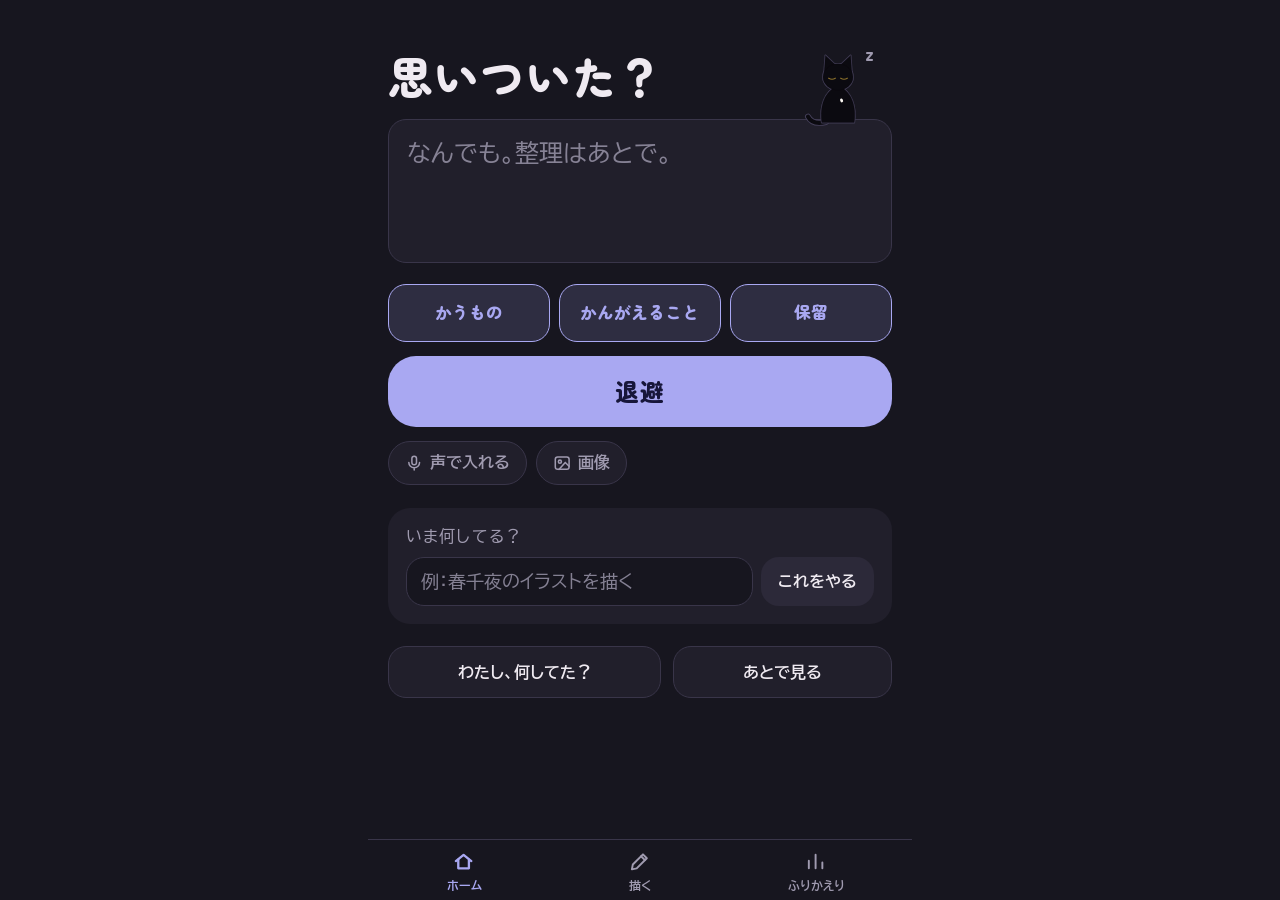
==== commit 202e761c: "ホームを「思いついた」中心に。ワンタップでカテゴリ退避（かうもの／かんがえること／保留）。ひとりごと・シール印刷・ルーティンを外す Co-Authored-By: Claude Opus 5.5 <n" ====
--- a/index.html
+++ b/index.html
@@ -20,7 +20,7 @@
   <link rel="preconnect" href="https://fonts.gstatic.com" crossorigin>
   <link rel="stylesheet" href="https://fonts.googleapis.com/css2?family=BIZ+UDPGothic:wght@400;700&family=Zen+Maru+Gothic:wght@700;900&display=swap">
 
-  <link rel="stylesheet" href="style.css?v=20261016c">
+  <link rel="stylesheet" href="style.css?v=20261112a">
 </head>
 <body>
 <!--
@@ -35,82 +35,32 @@
 -->
 <div class="app">
 
-  <!-- ===================== 1. ホーム画面 ===================== -->
+  <!-- ===================== 1. ホーム画面 =====================
+       いちばん上で、そのまま思いついたことを打てる。
+       カテゴリのボタンを押すと、そのカテゴリを付けて一発で退避。
+       カテゴリの名前は js/app.js の QUICK_CATS で変えられます。 -->
   <section id="screen-home" class="screen">
 
-    <h1 class="question">いま何してる？</h1>
-
-    <!-- 「まだやってる？」の軽い確認（しばらく経ったときだけ出る） -->
-    <div id="check" class="check" hidden>
-      <p id="check-text"></p>
-      <div class="row">
-        <button type="button" id="btn-check-yes" class="btn btn-quiet btn-small">やってる</button>
-        <button type="button" id="btn-check-done" class="btn btn-quiet btn-small">終わった</button>
-      </div>
-    </div>
-
-    <!-- いまの作業：未登録 or 変更中のときに出る入力欄 -->
-    <form id="now-form" class="now-form" autocomplete="off">
-      <label for="now-input" class="visually-hidden">いまやっていること</label>
-      <input id="now-input" class="field" type="text" enterkeyhint="done"
-             placeholder="例：春千夜のイラストを描く">
-      <div class="row">
-        <button type="submit" class="btn btn-solid">これをやる</button>
-        <button type="button" id="btn-now-cancel" class="btn btn-ghost" hidden>やめる</button>
-      </div>
-    </form>
-
-    <!-- いまの作業：登録済みのときに出る表示 -->
-    <div id="now-view" class="now-view" hidden>
-      <p class="label">いま：</p>
-      <p id="now-text" class="now-text"></p>
-      <div class="row">
-        <button type="button" id="btn-change" class="btn btn-quiet">変更</button>
-        <button type="button" id="btn-finish" class="btn btn-quiet">終わった</button>
-      </div>
-    </div>
-
-    <!-- いちばん大事なボタン（上にハルが座っている） -->
-    <div class="capture-wrap">
-      <div id="haru-home" title="ハル"></div>
-      <button type="button" id="btn-capture" class="btn btn-primary btn-huge">＋ 思いついた</button>
-    </div>
-
-    <div class="home-foot">
-      <button type="button" id="btn-lost" class="btn btn-quiet">わたし、何してた？</button>
-      <button type="button" id="btn-later" class="btn btn-quiet">
-        あとで見る<span id="later-count" class="count"></span>
-      </button>
-    </div>
-
-    <!-- 今日のルーティン（js/ui-routine.js） -->
-    <section id="routine" class="card routine" aria-labelledby="routine-title">
-      <div class="routine-head">
-        <h2 id="routine-title" class="section-title">今日のルーティン</h2>
-        <button type="button" id="btn-routine-easy" class="btn btn-quiet btn-small routine-easy" aria-pressed="false">しんどい日にする</button>
-      </div>
-      <div id="routine-tabs" class="routine-tabs" role="tablist" aria-label="朝と夜">
-        <button type="button" role="tab" data-sec="morning">朝 <span class="routine-tab-count"></span></button>
-        <button type="button" role="tab" data-sec="night">夜 <span class="routine-tab-count"></span></button>
-      </div>
-      <ul id="routine-list" class="routine-list"></ul>
-      <p id="routine-msg" class="routine-msg" role="status"></p>
-    </section>
-  </section>
-
-  <!-- ===================== 2. 思いつき入力 ===================== -->
-  <section id="screen-capture" class="screen" hidden>
-    <p class="screen-title is-small">思いついた</p>
     <form id="capture-form" class="capture-form" autocomplete="off">
-      <label for="capture-input" class="visually-hidden">思いついたこと</label>
-      <textarea id="capture-input" class="field field-big" rows="3" enterkeyhint="done"
-                placeholder="なんでも。整理はあとで。"></textarea>
+      <h1 class="question">思いついた？</h1>
+
+      <div class="capture-box">
+        <div id="haru-home" title="ハル"></div>
+        <label for="capture-input" class="visually-hidden">思いついたこと</label>
+        <textarea id="capture-input" class="field field-big" rows="3" enterkeyhint="done"
+                  placeholder="なんでも。整理はあとで。"></textarea>
+      </div>
 
       <!-- 添付した画像のプレビュー -->
       <div id="capture-attach" class="attach" hidden>
         <img id="capture-attach-img" alt="添付した画像">
         <button type="button" id="btn-attach-remove" class="attach-remove" aria-label="画像を外す">×</button>
       </div>
+
+      <!-- ワンタップでカテゴリを付けて退避（中身は js/app.js が作る） -->
+      <div id="quick-cats" class="quick-cats" role="group" aria-label="カテゴリを付けて退避"></div>
+
+      <button type="submit" class="btn btn-primary btn-huge">退避</button>
 
       <!-- 声・画像（使わなくてもいい、おまけのボタン） -->
       <div class="tools">
@@ -123,27 +73,47 @@
           画像
         </button>
       </div>
-
-      <button type="submit" class="btn btn-primary btn-huge">退避</button>
-      <button type="button" id="btn-capture-cancel" class="btn btn-ghost">やめる</button>
     </form>
-  </section>
-
-  <!-- ===================== 2'. 退避完了 ===================== -->
-  <section id="screen-saved" class="screen" hidden>
-    <div class="saved-top">
-      <p class="saved-msg">退避した。<br>元の作業に戻る？</p>
-      <div id="haru-saved" title="ハル"></div>
-    </div>
-    <p id="saved-what" class="saved-what"></p>
-
-    <div class="saved-now">
-      <p class="label">いま：</p>
-      <p id="saved-now-text" class="now-text now-text-xl"></p>
-    </div>
-
-    <button type="button" id="btn-back" class="btn btn-primary btn-huge">戻る</button>
-    <button type="button" id="btn-capture-more" class="btn btn-ghost">もう1つ思いついた</button>
+
+    <!-- いまの作業（下に小さく） -->
+    <div class="now-box">
+      <!-- 「まだやってる？」の軽い確認（しばらく経ったときだけ出る） -->
+      <div id="check" class="check" hidden>
+        <p id="check-text"></p>
+        <div class="row">
+          <button type="button" id="btn-check-yes" class="btn btn-quiet btn-small">やってる</button>
+          <button type="button" id="btn-check-done" class="btn btn-quiet btn-small">終わった</button>
+        </div>
+      </div>
+
+      <!-- 未登録 or 変更中のときに出る入力欄 -->
+      <form id="now-form" class="now-form" autocomplete="off">
+        <label for="now-input" class="label">いま何してる？</label>
+        <div class="now-row">
+          <input id="now-input" class="field" type="text" enterkeyhint="done"
+                 placeholder="例：春千夜のイラストを描く">
+          <button type="submit" class="btn btn-solid btn-small">これをやる</button>
+        </div>
+        <button type="button" id="btn-now-cancel" class="btn btn-ghost btn-small" hidden>やめる</button>
+      </form>
+
+      <!-- 登録済みのときに出る表示 -->
+      <div id="now-view" class="now-view" hidden>
+        <p class="label">いま：</p>
+        <p id="now-text" class="now-text"></p>
+        <div class="row">
+          <button type="button" id="btn-change" class="btn btn-quiet btn-small">変更</button>
+          <button type="button" id="btn-finish" class="btn btn-quiet btn-small">終わった</button>
+        </div>
+      </div>
+    </div>
+
+    <div class="home-foot">
+      <button type="button" id="btn-lost" class="btn btn-quiet">わたし、何してた？</button>
+      <button type="button" id="btn-later" class="btn btn-quiet">
+        あとで見る<span id="later-count" class="count"></span>
+      </button>
+    </div>
   </section>
 
   <!-- ===================== 3. あとで見る ===================== -->
@@ -217,139 +187,6 @@
     </div>
   </section>
 
-  <!-- ===================== 5. ひとりごと（1日1ページの日記帳） ===================== -->
-  <section id="screen-hitori" class="screen" hidden>
-    <div class="page-head">
-      <h2 class="screen-title">ひとりごと</h2>
-    </div>
-
-    <!-- ページめくり：‹ 前に書いた日　› 次に書いた日 -->
-    <div class="hitori-nav">
-      <button type="button" id="btn-hitori-prev" class="btn btn-quiet btn-small hitori-arrow" aria-label="前に書いた日">‹</button>
-      <div class="hitori-day">
-        <p id="hitori-date" class="hitori-date"></p>
-        <p id="hitori-sub" class="hitori-sub"></p>
-      </div>
-      <button type="button" id="btn-hitori-next" class="btn btn-quiet btn-small hitori-arrow" aria-label="次に書いた日">›</button>
-    </div>
-    <button type="button" id="btn-hitori-today" class="btn btn-ghost btn-small hitori-today" hidden>今日のページへ</button>
-
-    <!-- その日のページ（左の時刻、右にひとりごと） -->
-    <div class="hitori-page">
-      <p id="hitori-empty" class="hitori-empty" hidden></p>
-      <ol id="hitori-list" class="hitori-list"></ol>
-    </div>
-
-    <!-- 書くところ（今日のページだけ）。ハルが上に座って聞いてる -->
-    <form id="hitori-form" class="hitori-form" autocomplete="off">
-      <div id="haru-hitori" class="hitori-haru" title="ハル"></div>
-      <label for="hitori-input" class="visually-hidden">ひとりごと</label>
-      <textarea id="hitori-input" class="field hitori-input" rows="2" enterkeyhint="send"
-                placeholder="だれも見てない。思ったまま。"></textarea>
-      <button type="submit" class="btn btn-primary">つぶやく</button>
-    </form>
-  </section>
-
-  <!-- ===================== 6. シール（手帳に貼る日記シール） ===================== -->
-  <section id="screen-sticker" class="screen" hidden>
-    <div class="page-head">
-      <h2 class="screen-title">シール</h2>
-    </div>
-
-    <!-- 作るものを選ぶ（js/ui-sticker.js） -->
-    <div id="st-mode" class="st-seg st-seg-3 st-mode" role="group" aria-label="作るもの">
-      <button type="button" data-v="diary">日記</button>
-      <button type="button" data-v="hitori">ひとりごと</button>
-      <button type="button" data-v="later">あとで見る</button>
-    </div>
-
-    <!-- 1. 日記シール -->
-    <div id="st-pane-diary" class="st-pane">
-    <!-- できあがり（白い紙のテープに乗せて見せる） -->
-    <div class="st-stage">
-      <div class="st-strip"><img id="st-out" alt="今日のシール" width="384"></div>
-      <button type="button" id="btn-st-save" class="btn btn-primary st-save">シールを保存</button>
-      <p id="st-msg" class="st-msg" role="status"></p>
-      <p class="st-how">保存 →「画像を保存」→ Fun Print の「画像印刷」で、幅いっぱいで印刷</p>
-    </div>
-
-    <form id="st-form" class="st-form" autocomplete="off">
-      <div class="st-two">
-        <div class="st-field"><label for="st-date" class="section-title">日付</label><input id="st-date" class="field st-input" type="date"></div>
-        <div class="st-field"><label for="st-due" class="section-title">予定日</label><input id="st-due" class="field st-input" type="date"></div>
-      </div>
-
-      <div class="st-field">
-        <span class="section-title" id="st-cond-label">体調</span>
-        <div id="st-cond" class="st-seg" role="group" aria-labelledby="st-cond-label">
-          <button type="button" data-v="good">いい</button>
-          <button type="button" data-v="ok">ふつう</button>
-          <button type="button" data-v="hard">しんどい</button>
-          <button type="button" data-v="sick">吐いた</button>
-        </div>
-      </div>
-
-      <label class="st-toggle"><input type="checkbox" id="st-checkup"> 今日は健診の日</label>
-
-      <div class="st-field">
-        <span class="section-title" id="st-food-label">たべれたもの</span>
-        <div id="st-chips" class="chips st-chips" role="group" aria-labelledby="st-food-label"></div>
-        <div class="st-add">
-          <label for="st-new-food" class="visually-hidden">ほかに食べれたもの</label>
-          <input id="st-new-food" class="field st-input" type="text" maxlength="12" placeholder="ほかに食べれたもの" enterkeyhint="done">
-          <button type="button" id="st-add-food" class="btn btn-solid btn-small">追加</button>
-        </div>
-      </div>
-
-      <div class="st-field">
-        <label for="st-memo" class="section-title">ひとこと</label>
-        <textarea id="st-memo" class="field st-input" rows="2" maxlength="60" placeholder="今日あったこと"></textarea>
-      </div>
-
-      <div class="st-field">
-        <span class="section-title" id="st-size-label">シールの大きさ</span>
-        <div id="st-size" class="st-seg st-seg-2" role="group" aria-labelledby="st-size-label">
-          <button type="button" data-v="full">ぜんぶ入り</button>
-          <button type="button" data-v="mini">ちいさめ</button>
-        </div>
-      </div>
-    </form>
-    </div>
-
-    <!-- 2. ひとりごと／あとで見る（1日分ずつ） -->
-    <div id="st-pane-list" class="st-pane" hidden>
-      <div class="st-stage">
-        <div class="st-strip"><img id="pr-out" alt="印刷する紙" width="384"></div>
-        <button type="button" id="btn-pr-save" class="btn btn-primary st-save">保存</button>
-        <p id="pr-msg" class="st-msg" role="status"></p>
-        <p class="st-how">保存 →「画像を保存」→ Fun Print の「画像印刷」で、幅いっぱいで印刷</p>
-      </div>
-
-      <form id="pr-form" class="st-form" autocomplete="off">
-        <div class="st-field" id="pr-scope-field" hidden>
-          <span class="section-title" id="pr-scope-label">入れるもの</span>
-          <div id="pr-scope" class="st-seg st-seg-2" role="group" aria-labelledby="pr-scope-label">
-            <button type="button" data-v="day">この日の分</button>
-            <button type="button" data-v="open">まだのぜんぶ</button>
-          </div>
-        </div>
-        <div class="st-field" id="pr-day-field">
-          <label for="pr-date" class="section-title">どの日</label>
-          <div class="pr-day">
-            <button type="button" id="btn-pr-prev" class="btn btn-solid btn-small pr-step" aria-label="前の日">‹</button>
-            <input id="pr-date" class="field st-input" type="date">
-            <button type="button" id="btn-pr-next" class="btn btn-solid btn-small pr-step" aria-label="次の日">›</button>
-          </div>
-          <div id="pr-days" class="chips st-chips" role="group" aria-label="書いた日"></div>
-        </div>
-        <p id="pr-note" class="pr-note" role="status"></p>
-      </form>
-    </div>
-
-    <canvas id="st-canvas" width="384" height="300" hidden></canvas>
-    <canvas id="pr-canvas" width="384" height="300" hidden></canvas>
-  </section>
-
   <!-- ===================== 7. 描く（絵を描いた時間をはかる・js/ui-draw.js） ===================== -->
   <section id="screen-draw" class="screen" hidden>
     <div class="page-head">
@@ -374,6 +211,7 @@
       <button type="button" id="btn-draw-start" class="btn btn-primary btn-huge">はじめる</button>
       <button type="button" id="btn-draw-stop" class="btn btn-primary btn-huge" hidden>おわり（記録する）</button>
       <button type="button" id="btn-draw-cancel" class="btn btn-ghost btn-small" hidden>記録しないでやめる</button>
+      <button type="button" id="btn-draw-sound" class="btn btn-ghost btn-small draw-sound" aria-pressed="true">🔔 休憩の音：オン</button>
     </div>
 
     <!-- ハルのひとこと -->
@@ -396,12 +234,31 @@
       <p id="draw-goal-steps" class="note draw-steps"></p>
     </div>
 
-    <!-- 描いた日（色が濃いほど長く描いた日） -->
-    <div class="card">
+    <!-- 描いた日（月ごと。色が濃いほど長く描いた日。押すとその日の記録） -->
+    <div class="card draw-month">
       <h3 class="section-title">描いた日</h3>
-      <div id="draw-cal-months" class="draw-cal-months" aria-hidden="true"></div>
-      <div id="draw-cal" class="draw-cal" role="img" aria-label="描いた日のカレンダー"></div>
+      <div class="draw-month-nav">
+        <button type="button" id="btn-draw-prev" class="btn btn-quiet btn-small draw-month-btn" aria-label="前の月">‹</button>
+        <p id="draw-month-title" class="draw-month-title" aria-live="polite"></p>
+        <button type="button" id="btn-draw-next" class="btn btn-quiet btn-small draw-month-btn" aria-label="次の月">›</button>
+      </div>
+      <div class="draw-cal-week" aria-hidden="true"><span class="is-sun">日</span><span>月</span><span>火</span><span>水</span><span>木</span><span>金</span><span class="is-sat">土</span></div>
+      <div id="draw-cal" class="draw-cal" role="group" aria-label="描いた日のカレンダー"></div>
       <p class="note draw-cal-legend">少ない <i data-lv="1"></i><i data-lv="2"></i><i data-lv="3"></i><i data-lv="4"></i> 多い</p>
+    </div>
+
+    <!-- その月のまとめ -->
+    <div class="draw-month-stats">
+      <div class="card draw-mstat"><span class="note">描いた日</span><strong id="draw-m-days">0<small>日</small></strong></div>
+      <div class="card draw-mstat"><span class="note">この月の合計</span><strong id="draw-m-total">0分</strong></div>
+      <div class="card draw-mstat"><span class="note">いちばん続いた</span><strong id="draw-m-best">0<small>日</small></strong></div>
+    </div>
+
+    <!-- 押した日の記録 -->
+    <div id="draw-day" class="card draw-day" hidden>
+      <div class="draw-day-head"><strong id="draw-day-title"></strong><span id="draw-day-total" class="draw-day-total"></span></div>
+      <p id="draw-day-empty" class="note" hidden>この日は描いてない。</p>
+      <ol id="draw-day-list" class="draw-day-list"></ol>
     </div>
 
     <!-- 記録 -->
@@ -485,7 +342,7 @@
     <div class="card" id="sync-card">
       <h3 class="section-title">ほかの端末と同期</h3>
       <div id="sync-off">
-        <p class="note">Mac と iPhone で同じ合言葉を入れると、思いつき・作業の記録・ひとりごと・描く（タイマーも）・画像が同じになる。はじめての端末は、先に入れた端末の内容を受け取る。</p>
+        <p class="note">Mac と iPhone で同じ合言葉を入れると、思いつき・作業の記録・描く（タイマーも）・画像が同じになる。はじめての端末は、先に入れた端末の内容を受け取る。</p>
         <form id="sync-form" class="sync-form" autocomplete="off">
           <label for="sync-input" class="visually-hidden">合言葉</label>
           <input id="sync-input" class="field" type="text" placeholder="合言葉（8文字以上）" autocapitalize="off" autocorrect="off" spellcheck="false" enterkeyhint="done">
@@ -506,16 +363,12 @@
 
 </div>
 
-<!-- ===================== 下のメニュー（ホーム・ひとりごと・描く・ふりかえり・シール） =====================
+<!-- ===================== 下のメニュー（ホーム・描く・ふりかえり） =====================
      見せる画面は js/app.js の TAB_SCREENS で決めています。 -->
 <nav id="tabbar" class="tabbar" aria-label="メニュー">
   <button type="button" class="tab" data-tab="home">
     <svg viewBox="0 0 24 24" fill="none" stroke="currentColor" stroke-width="2" stroke-linecap="round" stroke-linejoin="round" aria-hidden="true"><path d="M4 11.5 12 5l8 6.5"/><path d="M6.5 10v9h11v-9"/></svg>
     <span>ホーム</span>
-  </button>
-  <button type="button" class="tab" data-tab="hitori">
-    <svg viewBox="0 0 24 24" fill="none" stroke="currentColor" stroke-width="2" stroke-linecap="round" stroke-linejoin="round" aria-hidden="true"><path d="M6 4h10a2 2 0 0 1 2 2v14H8a2 2 0 0 1-2-2z"/><path d="M6 18a2 2 0 0 1 2-2h10"/><path d="M10 8h5M10 11h3"/></svg>
-    <span>ひとりごと</span>
   </button>
   <button type="button" class="tab" data-tab="draw">
     <svg viewBox="0 0 24 24" fill="none" stroke="currentColor" stroke-width="2" stroke-linecap="round" stroke-linejoin="round" aria-hidden="true"><path d="M15.5 4.5l4 4L9 19l-5 1 1-5z"/><path d="M13.5 6.5l4 4"/></svg>
@@ -525,10 +378,6 @@
     <svg viewBox="0 0 24 24" fill="none" stroke="currentColor" stroke-width="2" stroke-linecap="round" stroke-linejoin="round" aria-hidden="true"><path d="M5 19V11M12 19V5M19 19v-6"/></svg>
     <span>ふりかえり</span>
   </button>
-  <button type="button" class="tab" data-tab="sticker">
-    <svg viewBox="0 0 24 24" fill="none" stroke="currentColor" stroke-width="2" stroke-linecap="round" stroke-linejoin="round" aria-hidden="true"><path d="M5 5h14v9l-5 5H5z"/><path d="M14 19v-4a1 1 0 0 1 1-1h4"/></svg>
-    <span>シール</span>
-  </button>
 </nav>
 
 <!-- ===================== 迷子救済（全画面の上に重なる） ===================== -->
@@ -548,21 +397,17 @@
 <input id="image-input" type="file" accept="image/*" hidden>
 
 <!-- 読み込む順番が大事：保存 → 部品 → 表示 → 操作 -->
-<script src="js/storage.js?v=20261016c"></script>
-<script src="js/images.js?v=20261016c"></script>
-<script src="js/haru.js?v=20261016c"></script>
-<script src="js/voice.js?v=20261016c"></script>
-<script src="js/analysis.js?v=20261016c"></script>
-<script src="js/ui.js?v=20261016c"></script>
-<script src="js/ui-later.js?v=20261016c"></script>
-<script src="js/ui-review.js?v=20261016c"></script>
-<script src="js/ui-hitori.js?v=20261016c"></script>
-<script src="js/thermal.js?v=20261016c"></script>
-<script src="js/ui-sticker.js?v=20261016c"></script>
-<script src="js/badge.js?v=20261016c"></script>
-<script src="js/ui-draw.js?v=20261016c"></script>
-<script src="js/sync.js?v=20261016c"></script>
-<script src="js/ui-routine.js?v=20261016c"></script>
-<script src="js/app.js?v=20261016c"></script>
+<script src="js/storage.js?v=20261112a"></script>
+<script src="js/images.js?v=20261112a"></script>
+<script src="js/haru.js?v=20261112a"></script>
+<script src="js/voice.js?v=20261112a"></script>
+<script src="js/analysis.js?v=20261112a"></script>
+<script src="js/ui.js?v=20261112a"></script>
+<script src="js/ui-later.js?v=20261112a"></script>
+<script src="js/ui-review.js?v=20261112a"></script>
+<script src="js/badge.js?v=20261112a"></script>
+<script src="js/ui-draw.js?v=20261112a"></script>
+<script src="js/sync.js?v=20261112a"></script>
+<script src="js/app.js?v=20261112a"></script>
 </body>
 </html>
--- a/style.css
+++ b/style.css
@@ -260,55 +260,52 @@
   border-radius: 999px;
 }
 
-/* ---------- 1. ホーム ---------- */
-.now-form,
-.now-view {
+/* ---------- 1. ホーム ----------
+   上：思いついた（入力欄・カテゴリボタン・退避）
+   下：いまの作業（小さめ） */
+.capture-form {
   display: flex;
   flex-direction: column;
   gap: 0.9rem;
 }
-.now-view .row { margin-top: 0.3rem; }
-
-/* 「まだやってる？」の軽い確認 */
-.check {
-  display: flex;
-  flex-direction: column;
-  gap: 0.8rem;
-  padding: 1rem 1.1rem;
-  border-radius: 20px;
+/* 入力欄の右上にハルが座っている */
+.capture-box {
+  position: relative;
+}
+.capture-box .haru {
+  position: absolute;
+  right: 18px;
+  bottom: calc(100% - 9px); /* 入力欄のふちに座らせる（見出しの右側にはみ出す） */
+  width: 72px;
+  z-index: 1;
+}
+.capture-box .haru-bubble { right: 30%; top: -1.9rem; } /* 見出しの文字にかぶらないよう、ハルの頭の上に出す */
+.capture-form .question { padding-top: 1.4rem; } /* ハルのふきだしが出るすきま */
+
+/* ワンタップのカテゴリボタン */
+.quick-cats {
+  display: grid;
+  grid-template-columns: repeat(3, 1fr);
+  gap: 0.6rem;
+}
+.quick-cat {
+  appearance: none;
+  min-height: 3.6rem;
+  padding: 0.4rem 0.3rem;
+  border: 1.5px solid var(--accent);
+  border-radius: 18px;
   background: var(--accent-weak);
-}
-.check p { font-weight: 700; }
-
-/* 大きいボタン＋その上に座るハル。画面の下側（親指の届く位置）へ寄せる */
-.capture-wrap {
-  position: relative;
-  margin-top: auto;
-  padding-top: 4.5rem; /* ハルの座るスペース */
-}
-.capture-wrap .haru {
-  position: absolute;
-  right: 22px;
-  bottom: calc(5.5rem - 10px); /* ボタンのふちに座らせる */
-  width: 88px;
-}
-
-.home-foot {
-  display: grid;
-  grid-template-columns: 1.25fr 1fr; /* 左のボタンの文字が長いので少し広く */
-  gap: 0.75rem;
-}
-.home-foot .btn {
-  padding-inline: 0.5rem;
-  font-size: 1rem;
-}
-
-/* ---------- 2. 思いつき入力 ---------- */
-.capture-form {
-  display: flex;
-  flex-direction: column;
-  gap: 1rem;
-}
+  color: var(--accent);
+  font: inherit;
+  font-family: var(--font-display);
+  font-size: 1.05rem;
+  font-weight: 900;
+  line-height: 1.3;
+  cursor: pointer;
+  transition: transform 0.08s ease;
+}
+.quick-cat:active { transform: scale(0.96); }
+.capture-form .btn-huge { min-height: 4.4rem; font-size: 1.5rem; }
 .tools { display: flex; gap: 0.6rem; flex-wrap: wrap; }
 
 .attach {
@@ -336,35 +333,47 @@
   cursor: pointer;
 }
 
-/* ---------- 2'. 退避完了 ---------- */
-.saved-top {
-  display: flex;
-  align-items: flex-end;
-  justify-content: space-between;
-  gap: 1rem;
-}
-.saved-msg {
-  font-family: var(--font-display);
-  font-weight: 900;
-  font-size: clamp(1.7rem, 7vw, 2.1rem);
-  line-height: 1.4;
-  padding-top: 0.4rem;
-}
-.saved-top .haru { width: 84px; flex-shrink: 0; }
-.saved-what {
-  color: var(--muted);
-  font-size: 1.05rem;
-  overflow-wrap: anywhere;
-}
-.saved-now {
+/* いまの作業（下に小さく） */
+.now-box {
+  display: flex;
+  flex-direction: column;
+  gap: 0.8rem;
+  padding: 1rem 1.1rem 1.1rem;
+  border-radius: var(--radius);
+  background: var(--surface);
+}
+.now-form,
+.now-view {
   display: flex;
   flex-direction: column;
   gap: 0.5rem;
-  padding: 1.5rem 1.4rem;
-  background: var(--surface);
-  border-radius: var(--radius);
-}
-#btn-back { margin-top: auto; }
+}
+.now-row { display: flex; gap: 0.5rem; }
+.now-row .field { flex: 1; min-width: 0; font-size: 1.1rem; padding: 0.6rem 0.9rem; background: var(--bg); }
+.now-row .btn { flex: none; }
+.now-box .now-text { font-size: clamp(1.2rem, 5vw, 1.5rem); }
+.now-box .row .btn { min-height: 2.6rem; }
+
+/* 「まだやってる？」の軽い確認 */
+.check {
+  display: flex;
+  flex-direction: column;
+  gap: 0.8rem;
+  padding: 1rem 1.1rem;
+  border-radius: 20px;
+  background: var(--accent-weak);
+}
+.check p { font-weight: 700; }
+
+.home-foot {
+  display: grid;
+  grid-template-columns: 1.25fr 1fr; /* 左のボタンの文字が長いので少し広く */
+  gap: 0.75rem;
+}
+.home-foot .btn {
+  padding-inline: 0.5rem;
+  font-size: 1rem;
+}
 
 /* ---------- 3. あとで見る ---------- */
 .page-head {
@@ -719,132 +728,6 @@
   to   { opacity: 1; transform: none; }
 }
 
-/* ---------- 5. ひとりごと ---------- */
-.home-sub {
-  display: flex;
-  justify-content: center;
-  gap: 0.5rem;
-  margin-top: -0.4rem;
-}
-
-.hitori-nav {
-  display: grid;
-  grid-template-columns: auto minmax(0, 1fr) auto;
-  align-items: center;
-  gap: 0.75rem;
-}
-.hitori-arrow { min-width: 3rem; font-size: 1.5rem; line-height: 1; }
-.hitori-arrow:disabled { opacity: 0.3; cursor: default; }
-.hitori-day { text-align: center; }
-.hitori-date {
-  font-family: var(--font-display);
-  font-weight: 900;
-  font-size: 1.5rem;
-  line-height: 1.3;
-}
-.hitori-sub { color: var(--muted); font-size: 0.9rem; font-variant-numeric: tabular-nums; }
-.hitori-today { align-self: center; margin-top: -0.8rem; }
-
-/* ノートのページ：時刻の右に、アクセント色の縦線（ノートの余白線） */
-.hitori-page {
-  flex: 1;
-  padding: 1.1rem 1.1rem 1.4rem 0.6rem;
-  border-radius: var(--radius);
-  background-color: var(--surface);
-  background-image: linear-gradient(to right, transparent calc(0.6rem + 3.7rem), var(--accent-weak) calc(0.6rem + 3.7rem), var(--accent-weak) calc(0.6rem + 3.7rem + 2px), transparent calc(0.6rem + 3.7rem + 2px));
-}
-.hitori-list {
-  list-style: none;
-  margin: 0;
-  padding: 0;
-  display: flex;
-  flex-direction: column;
-  gap: 1rem;
-}
-.hitori-item {
-  position: relative;
-  display: grid;
-  grid-template-columns: 3.2rem minmax(0, 1fr);
-  column-gap: 1.1rem;
-  align-items: baseline;
-  cursor: pointer;
-}
-.hitori-time {
-  color: var(--muted);
-  font-size: 0.82rem;
-  text-align: right;
-  font-variant-numeric: tabular-nums;
-}
-.hitori-text {
-  font-size: 1rem;
-  line-height: 1.7;
-  white-space: pre-wrap;
-  overflow-wrap: anywhere;
-}
-.hitori-item.has-paw .hitori-text { padding-right: 1.7rem; }
-.hitori-del {
-  grid-column: 2;
-  justify-self: start;
-  display: none;
-  appearance: none;
-  border: 0;
-  background: none;
-  color: var(--danger);
-  font: inherit;
-  font-size: 0.92rem;
-  padding: 0.35rem 0;
-  cursor: pointer;
-}
-.hitori-item.is-open .hitori-del { display: block; }
-.hitori-empty { color: var(--muted); padding: 1.6rem 0.6rem; text-align: center; }
-
-/* ハルの肉球のはんこ */
-.hitori-paw {
-  position: absolute;
-  top: -0.35rem;
-  right: -0.4rem;
-  width: 1.8rem;
-  color: var(--accent);
-  opacity: 0.85;
-  transform: rotate(14deg);
-  pointer-events: none;
-}
-.hitori-paw.is-new { animation: paw-stamp 0.45s cubic-bezier(0.3, 0.7, 0.4, 1); }
-@keyframes paw-stamp {
-  0%   { transform: rotate(14deg) scale(1.9); opacity: 0; }
-  60%  { transform: rotate(14deg) scale(0.9); opacity: 1; }
-  100% { transform: rotate(14deg) scale(1); }
-}
-
-/* 書くところ：画面の下にくっつく。上にハルが座る */
-.hitori-form {
-  position: sticky;
-  bottom: 0;
-  display: flex;
-  flex-direction: column;
-  gap: 0.6rem;
-  padding-top: 4.4rem;
-  padding-bottom: 0.4rem;
-  background: linear-gradient(to bottom, transparent, var(--bg) 2.6rem);
-}
-.hitori-form .hitori-haru {
-  position: absolute; /* ハル共通の position より優先させる */
-  top: 0.3rem;
-  right: 1.1rem;
-  width: 62px;
-}
-.hitori-input {
-  font-size: 1.05rem;
-  line-height: 1.5;
-  min-height: 3.4rem;
-  max-height: 10rem;
-  resize: none;
-}
-
-@media (prefers-reduced-motion: reduce) {
-  .hitori-paw.is-new { animation: none; }
-}
-
 /* ---------- お知らせ ---------- */
 .toast {
   position: fixed;
@@ -852,6 +735,7 @@
   bottom: calc(20px + env(safe-area-inset-bottom, 0px));
   transform: translateX(-50%);
   z-index: 20;
+  width: max-content;
   max-width: calc(100% - 32px);
   display: flex;
   align-items: center;
@@ -1013,77 +897,7 @@
   .btn { transition: none; }
 }
 
-/* ---------- 6. シール（手帳に貼る日記シール） ----------
-   できあがりは白い紙のテープに乗せて見せる（紙は配色に関係なく白）。 */
-.st-stage {
-  display: flex;
-  flex-direction: column;
-  align-items: center;
-  gap: 0.6rem;
-}
-.st-strip {
-  width: 100%;
-  max-width: 384px;
-  background: #ffffff;
-  border-radius: 4px;
-  box-shadow: 0 8px 24px rgba(0, 0, 0, 0.35);
-}
-.st-strip img { display: block; width: 100%; height: auto; image-rendering: pixelated; }
-.st-save { width: 100%; max-width: 384px; margin-top: 0.4rem; font-family: var(--font-display); font-weight: 900; }
-.st-msg { margin: 0; min-height: 1.3em; font-size: 0.95rem; font-weight: 700; text-align: center; }
-.st-how { margin: 0; color: var(--muted); font-size: 0.85rem; text-align: center; max-width: 384px; }
-
-.st-form {
-  display: flex;
-  flex-direction: column;
-  gap: 1.2rem;
-  padding: 1.2rem;
-  border-radius: var(--radius);
-  background: var(--surface);
-}
-.st-field { display: flex; flex-direction: column; gap: 0.5rem; min-width: 0; }
-.st-two { display: grid; grid-template-columns: minmax(0, 1fr) minmax(0, 1fr); gap: 0.75rem; }
-@media (max-width: 360px) { .st-two { grid-template-columns: 1fr; } }
-.st-input { font-size: 1.05rem; padding: 0.7rem 0.9rem; background: var(--bg); min-width: 0; }
-textarea.st-input { resize: vertical; }
-
-.st-seg { display: grid; grid-template-columns: repeat(4, 1fr); gap: 0.4rem; }
-.st-seg-2 { grid-template-columns: 1fr 1fr; }
-.st-seg button {
-  appearance: none;
-  font: inherit;
-  font-size: 0.95rem;
-  font-weight: 700;
-  min-height: 2.9rem;
-  padding: 0.4rem 0.2rem;
-  border-radius: 14px;
-  border: 1.5px solid var(--line);
-  background: var(--bg);
-  color: var(--fg);
-  cursor: pointer;
-}
-.st-seg button[aria-pressed="true"] { background: var(--accent); border-color: var(--accent); color: var(--on-accent); }
-
-.st-toggle { display: flex; align-items: center; gap: 0.6rem; font-weight: 700; cursor: pointer; }
-.st-toggle input { width: 1.3rem; height: 1.3rem; accent-color: var(--accent); }
-
-.st-chips { flex-wrap: wrap; overflow: visible; }
-.st-add { display: flex; gap: 0.5rem; }
-.st-add .field { flex: 1; }
-.st-add .btn { flex: none; }
-
-/* 作るものの切り替え（日記／ひとりごと／あとで見る） */
-.st-seg-3 { grid-template-columns: repeat(3, 1fr); }
-.st-pane { display: flex; flex-direction: column; gap: 1.4rem; }
-
-/* どの日（‹ 日付 ›） */
-.pr-day { display: flex; gap: 0.5rem; align-items: stretch; }
-.pr-day .field { flex: 1; }
-.pr-step { flex: none; min-width: 2.9rem; font-size: 1.3rem; font-weight: 900; }
-.pr-step:disabled { opacity: 0.4; cursor: default; }
-.pr-note { margin: 0; min-height: 1.2em; color: var(--muted); font-size: 0.9rem; font-weight: 700; }
-
-/* ---------- 下のメニュー（ホーム・ひとりごと・描く・ふりかえり・シール） ----------
+/* ---------- 下のメニュー（ホーム・描く・ふりかえり） ----------
    画面の一番下に固定。メニューがある画面では、下にその分の余白を足す。 */
 :root { --tabbar-h: calc(4rem + env(safe-area-inset-bottom, 0px)); }
 .tabbar {
@@ -1093,7 +907,7 @@
   bottom: 0;
   z-index: 9; /* 迷子救済（10）より下、お知らせ（20）より下 */
   display: grid;
-  grid-template-columns: repeat(5, 1fr);
+  grid-template-columns: repeat(3, 1fr);
   max-width: 34rem;
   margin: 0 auto;
   padding: 0.35rem 0.5rem env(safe-area-inset-bottom, 0px);
@@ -1121,7 +935,6 @@
 .tab[aria-current="page"] { color: var(--accent); }
 .tab[aria-current="page"] svg { stroke-width: 2.4; }
 body.has-tabbar .app { padding-bottom: calc(var(--tabbar-h) + 20px); }
-body.has-tabbar .hitori-form { bottom: var(--tabbar-h); }
 body.has-tabbar .toast { bottom: calc(var(--tabbar-h) + 12px); }
 
 /* ---------- 7. 描く（js/ui-draw.js） ---------- */
@@ -1163,16 +976,46 @@
 .draw-meter span { display: block; height: 100%; width: 0; background: var(--accent); border-radius: inherit; transition: width 0.4s; }
 .draw-steps { font-variant-numeric: tabular-nums; font-size: 0.85rem; }
 
-.draw-cal-months { display: grid; grid-template-columns: repeat(15, 1fr); gap: 3px; font-size: 0.7rem; color: var(--muted); }
-.draw-cal-months span { white-space: nowrap; overflow: visible; }
-.draw-cal { display: grid; grid-template-rows: repeat(7, 1fr); grid-auto-flow: column; grid-auto-columns: 1fr; gap: 3px; }
-.draw-cell { aspect-ratio: 1; border-radius: 3px; background: var(--line); }
+/* 描いた日：月ごとのカレンダー */
+.draw-month-nav { display: flex; align-items: center; justify-content: space-between; gap: 0.5rem; }
+.draw-month-btn { min-width: 2.75rem; font-size: 1.1rem; }
+.draw-month-btn:disabled { opacity: 0.35; }
+.draw-month-title { margin: 0; font-family: var(--font-display); font-weight: 700; font-size: 1.15rem; font-variant-numeric: tabular-nums; }
+.draw-cal-week { display: grid; grid-template-columns: repeat(7, 1fr); gap: 4px; text-align: center; font-size: 0.72rem; font-weight: 700; color: var(--muted); }
+.draw-cal-week .is-sun { color: var(--danger); }
+.draw-cal-week .is-sat { color: var(--accent); }
+.draw-cal { display: grid; grid-template-columns: repeat(7, 1fr); gap: 4px; }
+.draw-cell {
+  appearance: none; border: 0; padding: 0; font: inherit; color: var(--fg); cursor: pointer;
+  aspect-ratio: 0.92; border-radius: 10px; background: color-mix(in srgb, var(--line) 55%, transparent);
+  display: flex; flex-direction: column; align-items: center; justify-content: center; gap: 1px; min-width: 0;
+}
+.draw-cell b { font-family: var(--font-display); font-weight: 500; font-size: 0.85rem; font-variant-numeric: tabular-nums; }
+.draw-cell small { font-size: 0.6rem; opacity: 0.9; white-space: nowrap; font-variant-numeric: tabular-nums; }
+.draw-cell[data-lv="0"] b { opacity: 0.6; }
+.draw-cell[data-lv="3"], .draw-cell[data-lv="4"] { color: var(--on-accent); }
+.draw-cell.is-blank { visibility: hidden; }
+.draw-cell.is-future { background: transparent; cursor: default; }
+.draw-cell.is-future b { opacity: 0.3; }
+.draw-cell.is-today { outline: 2px solid var(--gold); outline-offset: -2px; }
+.draw-cell.is-selected { outline: 2px solid var(--fg); outline-offset: -2px; }
+.draw-cell.is-today.is-selected { outline-color: var(--gold); box-shadow: inset 0 0 0 4px var(--fg); }
 .draw-cell[data-lv="1"], .draw-cal-legend i[data-lv="1"] { background: color-mix(in srgb, var(--accent) 35%, var(--line)); }
 .draw-cell[data-lv="2"], .draw-cal-legend i[data-lv="2"] { background: color-mix(in srgb, var(--accent) 60%, var(--line)); }
 .draw-cell[data-lv="3"], .draw-cal-legend i[data-lv="3"] { background: color-mix(in srgb, var(--accent) 80%, var(--line)); }
 .draw-cell[data-lv="4"], .draw-cal-legend i[data-lv="4"] { background: var(--accent); }
-.draw-cell.is-future { background: transparent; }
-.draw-cell.is-today { outline: 2px solid var(--gold); outline-offset: 1px; }
+.draw-month-stats { display: grid; grid-template-columns: repeat(3, 1fr); gap: 0.5rem; }
+.draw-mstat { gap: 0.15rem; padding: 0.7rem 0.75rem; }
+.draw-mstat strong { font-family: var(--font-display); font-weight: 900; font-size: 1.25rem; color: var(--accent); font-variant-numeric: tabular-nums; }
+.draw-mstat small { font-size: 0.75rem; color: var(--muted); margin-left: 0.1rem; }
+.draw-day-head { display: flex; align-items: baseline; justify-content: space-between; gap: 0.6rem; }
+.draw-day-head strong { font-family: var(--font-display); font-size: 1.05rem; }
+.draw-day-total { color: var(--accent); font-weight: 700; font-size: 0.9rem; }
+.draw-day-list { list-style: none; margin: 0; padding: 0; display: flex; flex-direction: column; gap: 0.35rem; }
+.draw-day-list li { display: flex; gap: 0.9rem; font-variant-numeric: tabular-nums; }
+.draw-day-list .when { color: var(--muted); min-width: 3.2rem; }
+.draw-day-list .len { font-weight: 700; }
+.draw-sound { align-self: center; }
 .draw-cal-legend { display: flex; align-items: center; gap: 4px; justify-content: flex-end; font-size: 0.8rem; }
 .draw-cal-legend i { display: inline-block; width: 12px; height: 12px; border-radius: 3px; }
 
@@ -1195,78 +1038,3 @@
 .sync-form .field { flex: 1; min-width: 0; }
 .sync-actions { display: flex; flex-wrap: wrap; gap: 0.5rem; }
 #sync-code { font-variant-numeric: tabular-nums; letter-spacing: 0.02em; word-break: break-all; }
-
-/* ---------- 7. 今日のルーティン（ホームの下） ---------- */
-.routine { margin-top: 0.4rem; }
-.routine-head { display: flex; align-items: center; justify-content: space-between; gap: 0.6rem; flex-wrap: wrap; }
-.routine-easy { min-height: 2.4rem; padding: 0.3rem 0.85rem; font-size: 0.9rem; }
-.routine-easy[aria-pressed="true"] { background: var(--accent); border-color: var(--accent); color: var(--on-accent); }
-
-.routine-tabs { display: grid; grid-template-columns: 1fr 1fr; gap: 0.4rem; }
-.routine-tabs button {
-  appearance: none;
-  font: inherit;
-  font-weight: 700;
-  min-height: 2.6rem;
-  border-radius: 14px;
-  border: 1.5px solid var(--line);
-  background: var(--bg);
-  color: var(--fg);
-  cursor: pointer;
-}
-.routine-tabs button[aria-selected="true"] { border-color: var(--accent); color: var(--accent); }
-.routine-tab-count { font-size: 0.85rem; color: var(--muted); margin-left: 0.2rem; }
-.routine-tabs .is-complete .routine-tab-count { color: var(--accent); }
-
-.routine-list { list-style: none; margin: 0; padding: 0; display: flex; flex-direction: column; }
-.routine-item {
-  display: flex;
-  flex-wrap: wrap;
-  align-items: center;
-  gap: 0.4rem 0.6rem;
-  padding: 0.55rem 0;
-  border-top: 1px solid var(--line);
-}
-.routine-item:first-child { border-top: 0; }
-.routine-check {
-  appearance: none;
-  flex: 1;
-  min-width: 0;
-  display: flex;
-  align-items: center;
-  gap: 0.75rem;
-  min-height: 2.75rem;
-  padding: 0.2rem 0;
-  border: 0;
-  background: none;
-  color: var(--fg);
-  font: inherit;
-  font-size: 1rem;
-  font-weight: 700;
-  text-align: left;
-  cursor: pointer;
-}
-.routine-box {
-  flex: none;
-  width: 1.5rem;
-  height: 1.5rem;
-  border-radius: 7px;
-  border: 2px solid var(--line);
-  display: grid;
-  place-items: center;
-}
-.routine-item.is-done .routine-box { background: var(--accent); border-color: var(--accent); }
-.routine-item.is-done .routine-box::after {
-  content: "";
-  width: 0.45rem;
-  height: 0.8rem;
-  border: solid var(--on-accent);
-  border-width: 0 3px 3px 0;
-  transform: translateY(-1px) rotate(45deg);
-}
-.routine-item.is-done .routine-text { color: var(--muted); text-decoration: line-through; }
-.routine-go { flex: none; min-height: 2.3rem; padding: 0.25rem 0.8rem; font-size: 0.9rem; }
-.routine-conds { flex-basis: 100%; display: flex; flex-wrap: wrap; gap: 0.4rem; padding-left: 2.25rem; }
-.routine-conds .chip { min-height: 2.3rem; }
-.routine-msg { margin: 0; min-height: 1.2em; color: var(--accent); font-size: 0.92rem; font-weight: 700; }
-.routine-msg:empty { display: none; }
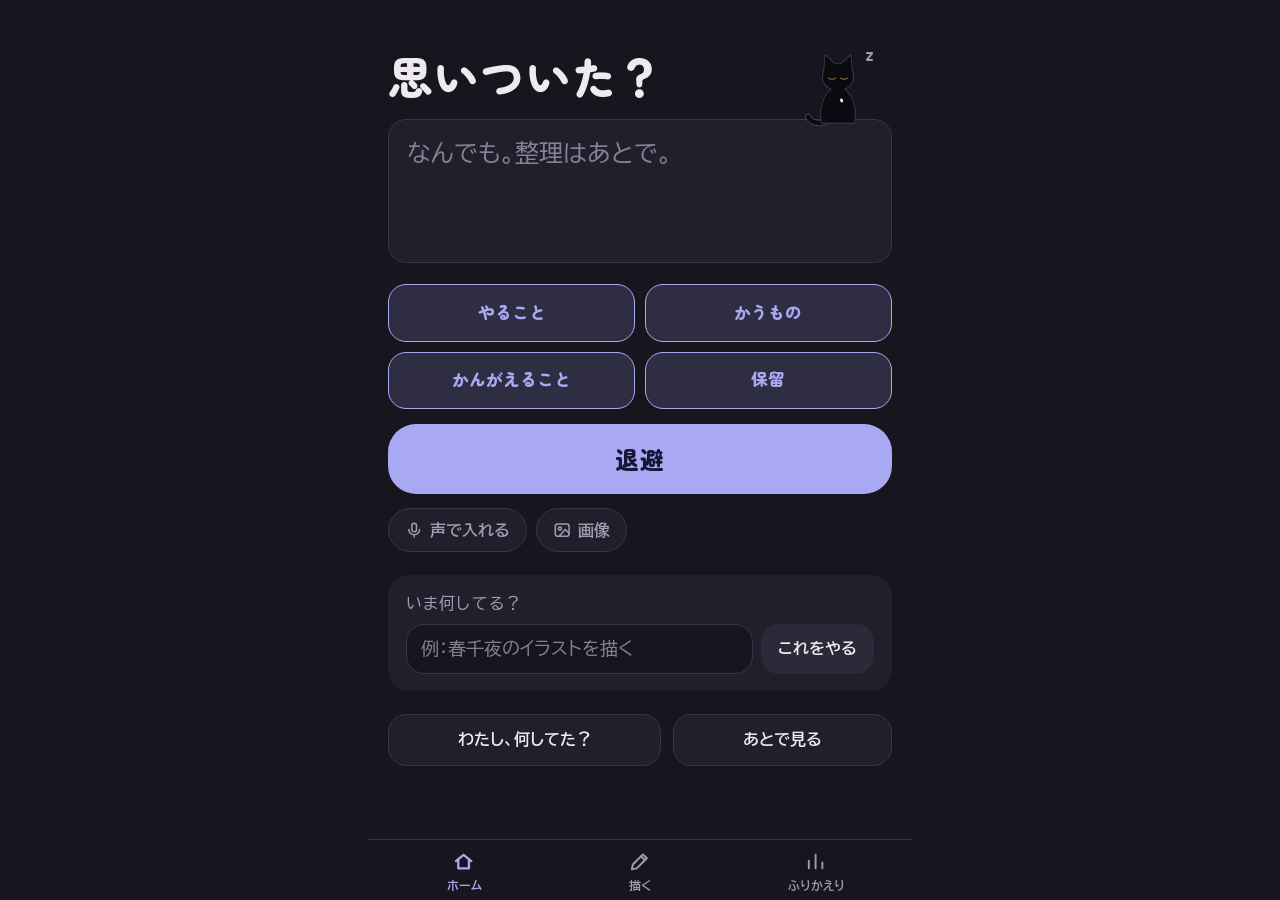
==== commit d61ff9cc: "ワンタップのカテゴリに「やること」を足す（2列×2段に） Co-Authored-By: Claude Opus 5.5 <noreply@anthropic.com> Claude-Session:" ====
--- a/index.html
+++ b/index.html
@@ -20,7 +20,7 @@
   <link rel="preconnect" href="https://fonts.gstatic.com" crossorigin>
   <link rel="stylesheet" href="https://fonts.googleapis.com/css2?family=BIZ+UDPGothic:wght@400;700&family=Zen+Maru+Gothic:wght@700;900&display=swap">
 
-  <link rel="stylesheet" href="style.css?v=20261112a">
+  <link rel="stylesheet" href="style.css?v=20261112b">
 </head>
 <body>
 <!--
@@ -397,17 +397,17 @@
 <input id="image-input" type="file" accept="image/*" hidden>
 
 <!-- 読み込む順番が大事：保存 → 部品 → 表示 → 操作 -->
-<script src="js/storage.js?v=20261112a"></script>
-<script src="js/images.js?v=20261112a"></script>
-<script src="js/haru.js?v=20261112a"></script>
-<script src="js/voice.js?v=20261112a"></script>
-<script src="js/analysis.js?v=20261112a"></script>
-<script src="js/ui.js?v=20261112a"></script>
-<script src="js/ui-later.js?v=20261112a"></script>
-<script src="js/ui-review.js?v=20261112a"></script>
-<script src="js/badge.js?v=20261112a"></script>
-<script src="js/ui-draw.js?v=20261112a"></script>
-<script src="js/sync.js?v=20261112a"></script>
-<script src="js/app.js?v=20261112a"></script>
+<script src="js/storage.js?v=20261112b"></script>
+<script src="js/images.js?v=20261112b"></script>
+<script src="js/haru.js?v=20261112b"></script>
+<script src="js/voice.js?v=20261112b"></script>
+<script src="js/analysis.js?v=20261112b"></script>
+<script src="js/ui.js?v=20261112b"></script>
+<script src="js/ui-later.js?v=20261112b"></script>
+<script src="js/ui-review.js?v=20261112b"></script>
+<script src="js/badge.js?v=20261112b"></script>
+<script src="js/ui-draw.js?v=20261112b"></script>
+<script src="js/sync.js?v=20261112b"></script>
+<script src="js/app.js?v=20261112b"></script>
 </body>
 </html>
--- a/style.css
+++ b/style.css
@@ -285,7 +285,7 @@
 /* ワンタップのカテゴリボタン */
 .quick-cats {
   display: grid;
-  grid-template-columns: repeat(3, 1fr);
+  grid-template-columns: repeat(2, 1fr); /* 2列×2段（4つのとき）。3つにするなら repeat(3, 1fr) */
   gap: 0.6rem;
 }
 .quick-cat {
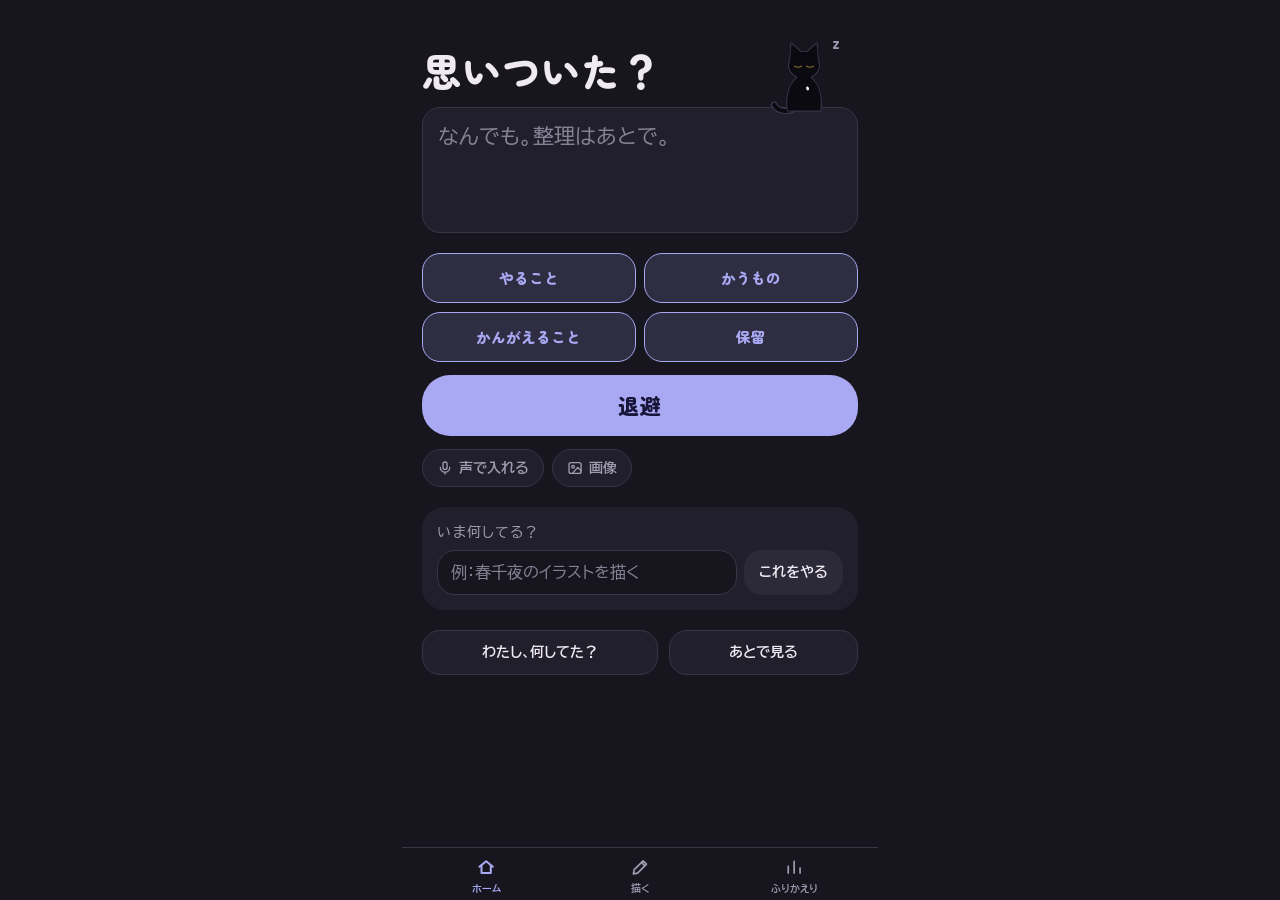
==== commit 8f0ffa1e: "文字を全体に小さく（html の font-size 14px。入力欄は16px未満にしない） Co-Authored-By: Claude Opus 5.5 <noreply@anthropic.c" ====
--- a/index.html
+++ b/index.html
@@ -20,7 +20,7 @@
   <link rel="preconnect" href="https://fonts.gstatic.com" crossorigin>
   <link rel="stylesheet" href="https://fonts.googleapis.com/css2?family=BIZ+UDPGothic:wght@400;700&family=Zen+Maru+Gothic:wght@700;900&display=swap">
 
-  <link rel="stylesheet" href="style.css?v=20261112b">
+  <link rel="stylesheet" href="style.css?v=20261115a">
 </head>
 <body>
 <!--
@@ -397,17 +397,17 @@
 <input id="image-input" type="file" accept="image/*" hidden>
 
 <!-- 読み込む順番が大事：保存 → 部品 → 表示 → 操作 -->
-<script src="js/storage.js?v=20261112b"></script>
-<script src="js/images.js?v=20261112b"></script>
-<script src="js/haru.js?v=20261112b"></script>
-<script src="js/voice.js?v=20261112b"></script>
-<script src="js/analysis.js?v=20261112b"></script>
-<script src="js/ui.js?v=20261112b"></script>
-<script src="js/ui-later.js?v=20261112b"></script>
-<script src="js/ui-review.js?v=20261112b"></script>
-<script src="js/badge.js?v=20261112b"></script>
-<script src="js/ui-draw.js?v=20261112b"></script>
-<script src="js/sync.js?v=20261112b"></script>
-<script src="js/app.js?v=20261112b"></script>
+<script src="js/storage.js?v=20261115a"></script>
+<script src="js/images.js?v=20261115a"></script>
+<script src="js/haru.js?v=20261115a"></script>
+<script src="js/voice.js?v=20261115a"></script>
+<script src="js/analysis.js?v=20261115a"></script>
+<script src="js/ui.js?v=20261115a"></script>
+<script src="js/ui-later.js?v=20261115a"></script>
+<script src="js/ui-review.js?v=20261115a"></script>
+<script src="js/badge.js?v=20261115a"></script>
+<script src="js/ui-draw.js?v=20261115a"></script>
+<script src="js/sync.js?v=20261115a"></script>
+<script src="js/app.js?v=20261115a"></script>
 </body>
 </html>
--- a/style.css
+++ b/style.css
@@ -58,13 +58,19 @@
 * { box-sizing: border-box; }
 [hidden] { display: none !important; }
 
+/* 文字の大きさ（全体）
+   ここの数字ひとつで、アプリ全体の文字・ボタン・余白がまとめて大きく／小さくなる。
+   16px がもとの大きさ。小さくしたいなら数字を下げる（13〜15pxくらいがおすすめ）。
+   ※ 入力欄だけは、iPhoneが勝手に拡大しないよう16pxより小さくならないようにしてある */
+html { font-size: 14px; }
+
 html, body { height: 100%; }
 body {
   margin: 0;
   background: var(--bg);
   color: var(--fg);
   font-family: var(--font-body);
-  font-size: 17px;
+  font-size: 1.07rem; /* 本文（もとは17px） */
   line-height: 1.6;
   -webkit-text-size-adjust: 100%;
   -webkit-tap-highlight-color: transparent;
@@ -98,7 +104,7 @@
 .question {
   font-family: var(--font-display);
   font-weight: 900;
-  font-size: clamp(2.1rem, 9vw, 2.8rem);
+  font-size: clamp(2.1rem, 7.9vw, 2.8rem);
   line-height: 1.25;
   letter-spacing: 0.02em;
   padding-top: 0.4rem;
@@ -113,12 +119,12 @@
 .now-text {
   font-family: var(--font-display);
   font-weight: 700;
-  font-size: clamp(1.6rem, 6.8vw, 2.2rem);
+  font-size: clamp(1.6rem, 6vw, 2.2rem);
   line-height: 1.4;
   overflow-wrap: anywhere;
   word-break: auto-phrase; /* 日本語を文節で折り返す（対応ブラウザのみ） */
 }
-.now-text-xl { font-size: clamp(1.9rem, 8vw, 2.6rem); }
+.now-text-xl { font-size: clamp(1.9rem, 7vw, 2.6rem); }
 
 .screen-title {
   font-family: var(--font-display);
@@ -229,7 +235,7 @@
 .field {
   width: 100%;
   font: inherit;
-  font-size: 1.3rem;           /* 16px以上にしてiPhoneの自動ズームを防ぐ */
+  font-size: max(16px, 1.3rem); /* 16px以上にしてiPhoneの自動ズームを防ぐ */
   color: var(--fg);
   background: var(--surface);
   border: 1.5px solid var(--line);
@@ -255,7 +261,7 @@
   resize: none;
 }
 .field-search {
-  font-size: 1.1rem;
+  font-size: max(16px, 1.1rem);
   padding: 0.75rem 1rem;
   border-radius: 999px;
 }
@@ -349,9 +355,9 @@
   gap: 0.5rem;
 }
 .now-row { display: flex; gap: 0.5rem; }
-.now-row .field { flex: 1; min-width: 0; font-size: 1.1rem; padding: 0.6rem 0.9rem; background: var(--bg); }
+.now-row .field { flex: 1; min-width: 0; font-size: max(16px, 1.1rem); padding: 0.6rem 0.9rem; background: var(--bg); }
 .now-row .btn { flex: none; }
-.now-box .now-text { font-size: clamp(1.2rem, 5vw, 1.5rem); }
+.now-box .now-text { font-size: clamp(1.2rem, 4.4vw, 1.5rem); }
 .now-box .row .btn { min-height: 2.6rem; }
 
 /* 「まだやってる？」の軽い確認 */
@@ -489,7 +495,7 @@
 .detail-text {
   font-family: var(--font-display);
   font-weight: 700;
-  font-size: clamp(1.5rem, 6.5vw, 2rem);
+  font-size: clamp(1.5rem, 5.7vw, 2rem);
   line-height: 1.45;
   overflow-wrap: anywhere;
   white-space: pre-wrap;
@@ -514,7 +520,7 @@
   display: flex;
   gap: 0.5rem;
 }
-.new-cat .field { font-size: 1.05rem; padding: 0.6rem 0.9rem; border-radius: 999px; }
+.new-cat .field { font-size: max(16px, 1.05rem); padding: 0.6rem 0.9rem; border-radius: 999px; }
 
 .link-list {
   list-style: none;
@@ -713,7 +719,7 @@
 .lost-text {
   font-family: var(--font-display);
   font-weight: 900;
-  font-size: clamp(2.2rem, 10vw, 3.4rem);
+  font-size: clamp(2.2rem, 8.8vw, 3.4rem);
   line-height: 1.35;
   max-width: 16em;
   overflow-wrap: anywhere;
@@ -949,7 +955,7 @@
 }
 .draw-timer.is-over .draw-ring { background: var(--gold); }
 .draw-face-in { position: absolute; inset: 0; display: flex; flex-direction: column; align-items: center; justify-content: center; gap: 0.3rem; padding: 0 1.6rem; }
-.draw-clock { font-family: var(--font-display); font-weight: 900; font-size: clamp(2.4rem, 12vw, 3.4rem); line-height: 1; font-variant-numeric: tabular-nums; letter-spacing: 0.02em; }
+.draw-clock { font-family: var(--font-display); font-weight: 900; font-size: clamp(2.4rem, 10.5vw, 3.4rem); line-height: 1; font-variant-numeric: tabular-nums; letter-spacing: 0.02em; }
 .draw-timer.is-running .draw-clock { color: var(--accent); }
 .draw-timer.is-over .draw-clock { color: var(--gold); }
 .draw-clock-sub { color: var(--muted); font-size: 0.82rem; line-height: 1.45; }
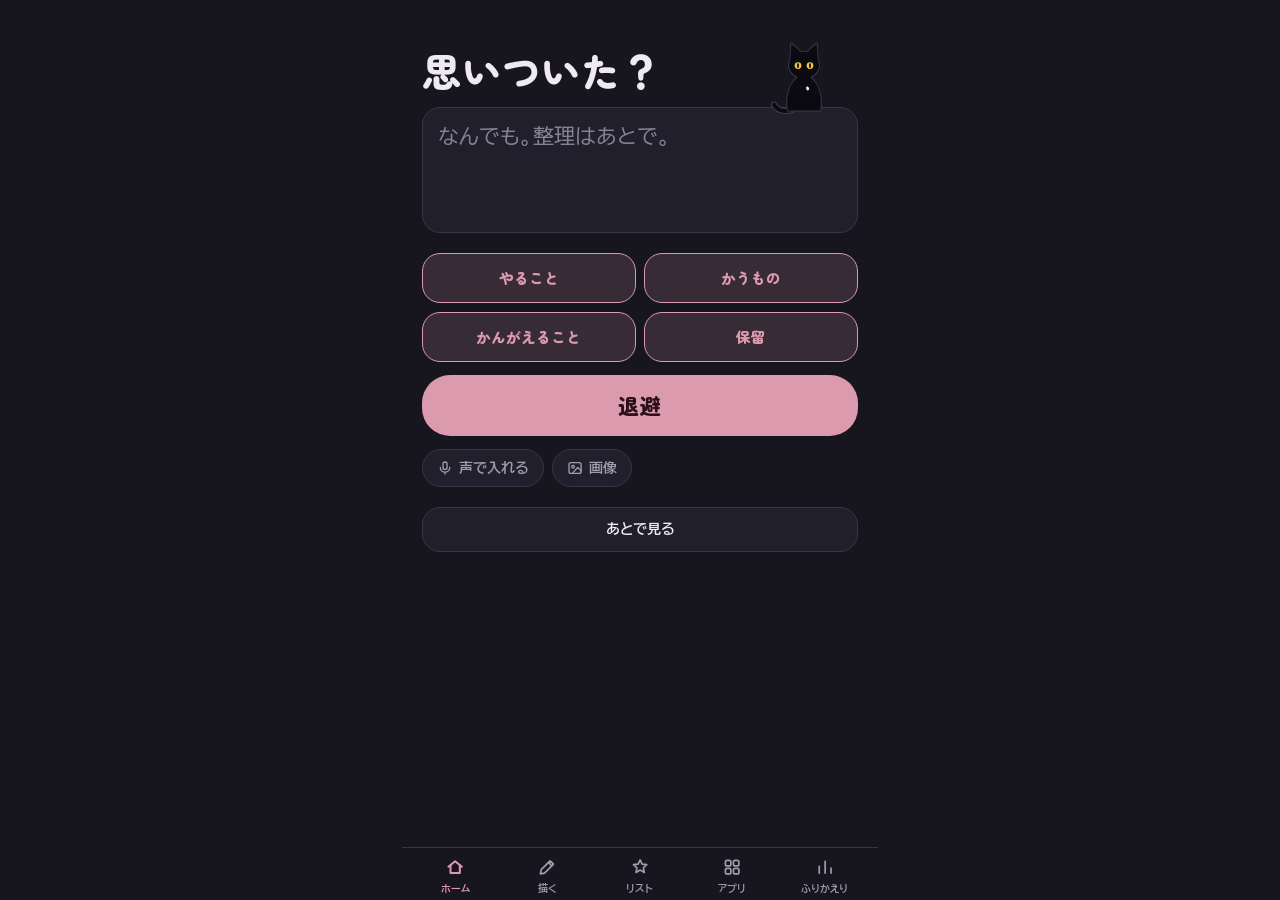
==== commit a0fc370c: "天象帳・PALETTE LOG・夜明け前暗室を「アプリ」にまとめる。やりたいこと（長期）・目標の「リスト」を追加。「いま何してる？」を外し、アクセントを春千夜カラーに Co-Authored-By: " ====
--- a/index.html
+++ b/index.html
@@ -20,7 +20,7 @@
   <link rel="preconnect" href="https://fonts.gstatic.com" crossorigin>
   <link rel="stylesheet" href="https://fonts.googleapis.com/css2?family=BIZ+UDPGothic:wght@400;700&family=Zen+Maru+Gothic:wght@700;900&display=swap">
 
-  <link rel="stylesheet" href="style.css?v=20261115a">
+  <link rel="stylesheet" href="style.css?v=20261119a">
 </head>
 <body>
 <!--
@@ -29,7 +29,7 @@
   ---------------------------------------------------------
   ・画面は <section class="screen"> で区切っています。
     一度に表示されるのは1つだけ（切り替えは js/ui.js）。
-  ・文言（「いま何してる？」など）を変えたいときはここを直せばOK。
+  ・文言（「思いついた？」など）を変えたいときはここを直せばOK。
   ・id="..." は JavaScript から探すための名前なので、変えないでください。
   =========================================================
 -->
@@ -75,8 +75,9 @@
       </div>
     </form>
 
-    <!-- いまの作業（下に小さく） -->
-    <div class="now-box">
+    <!-- いまの作業：使わないので隠している（2026-11-19）。
+         JavaScript が部品を探すので消さずに hidden にしてある。戻したいときは hidden を消す -->
+    <div class="now-box" hidden>
       <!-- 「まだやってる？」の軽い確認（しばらく経ったときだけ出る） -->
       <div id="check" class="check" hidden>
         <p id="check-text"></p>
@@ -109,7 +110,7 @@
     </div>
 
     <div class="home-foot">
-      <button type="button" id="btn-lost" class="btn btn-quiet">わたし、何してた？</button>
+      <button type="button" id="btn-lost" class="btn btn-quiet" hidden>わたし、何してた？</button>
       <button type="button" id="btn-later" class="btn btn-quiet">
         あとで見る<span id="later-count" class="count"></span>
       </button>
@@ -361,9 +362,65 @@
     </div>
   </section>
 
+  <!-- ===================== 5. リスト（やりたいこと・目標／js/ui-lists.js） ===================== -->
+  <section id="screen-lists" class="screen" hidden>
+    <div class="page-head">
+      <h2 class="screen-title">リスト</h2>
+    </div>
+
+    <div class="seg" role="group" aria-label="リストの種類">
+      <button type="button" id="seg-wishes" aria-pressed="true">やりたいこと</button>
+      <button type="button" id="seg-goals" aria-pressed="false">目標</button>
+    </div>
+
+    <p id="list-lead" class="list-lead"></p>
+
+    <form id="list-form" class="list-form" autocomplete="off">
+      <label for="list-input" class="visually-hidden">追加する</label>
+      <div class="row">
+        <input id="list-input" class="field" type="text" enterkeyhint="done">
+        <button type="submit" class="btn btn-primary">足す</button>
+      </div>
+      <label for="list-when" class="visually-hidden">いつごろ</label>
+      <input id="list-when" class="field" type="text" enterkeyhint="done" placeholder="いつごろ（なくてもいい）">
+    </form>
+
+    <p id="list-empty" class="empty" hidden></p>
+    <ul id="list-open" class="list-items"></ul>
+
+    <p id="list-done-title" class="list-sub" hidden></p>
+    <ul id="list-done" class="list-items"></ul>
+  </section>
+
+  <!-- ===================== 6. アプリ（ほかのアプリへの入口） =====================
+       中身は apps/ フォルダに入っている。各アプリの左上「脳内タブ」で戻ってくる。 -->
+  <section id="screen-apps" class="screen" hidden>
+    <div class="page-head">
+      <h2 class="screen-title">アプリ</h2>
+    </div>
+
+    <div class="app-cards">
+      <a class="app-card" href="apps/tenshou/">
+        <span class="app-icon"><svg viewBox="0 0 24 24" fill="none" stroke="currentColor" stroke-width="1.8" stroke-linecap="round" stroke-linejoin="round" aria-hidden="true"><path d="M20 14.5A8 8 0 1 1 9.5 4a6.5 6.5 0 0 0 10.5 10.5z"/><path d="M17 3.5v3M15.5 5h3"/></svg></span>
+        <span><span class="app-name">天象帳</span><br><span class="app-desc">今日の星の配置・月・逆行中の天体</span></span>
+        <span class="app-go"><svg viewBox="0 0 24 24" fill="none" stroke="currentColor" stroke-width="2.2" stroke-linecap="round" stroke-linejoin="round" aria-hidden="true"><path d="M9 5l7 7-7 7"/></svg></span>
+      </a>
+      <a class="app-card" href="apps/palette/">
+        <span class="app-icon"><svg viewBox="0 0 24 24" fill="none" stroke="currentColor" stroke-width="1.8" stroke-linecap="round" stroke-linejoin="round" aria-hidden="true"><path d="M12 3a9 9 0 1 0 0 18c1.2 0 1.8-.8 1.8-1.7 0-1.2-1-1.6-1-2.6 0-1 .8-1.7 1.8-1.7H17a4 4 0 0 0 4-4C21 6.6 17 3 12 3z"/><circle cx="7.5" cy="11" r="1.2"/><circle cx="10" cy="7" r="1.2"/><circle cx="15" cy="7.5" r="1.2"/></svg></span>
+        <span><span class="app-name">PALETTE LOG</span><br><span class="app-desc">自分の絵を並べて、色と画風の変化を見る</span></span>
+        <span class="app-go"><svg viewBox="0 0 24 24" fill="none" stroke="currentColor" stroke-width="2.2" stroke-linecap="round" stroke-linejoin="round" aria-hidden="true"><path d="M9 5l7 7-7 7"/></svg></span>
+      </a>
+      <a class="app-card" href="apps/anshitsu/">
+        <span class="app-icon"><svg viewBox="0 0 24 24" fill="none" stroke="currentColor" stroke-width="1.8" stroke-linecap="round" stroke-linejoin="round" aria-hidden="true"><circle cx="12" cy="12" r="6"/><path d="M12 1v5M12 18v5M1 12h5M18 12h5"/><circle cx="12" cy="12" r="1.5"/></svg></span>
+        <span><span class="app-name">夜明け前暗室</span><br><span class="app-desc">画像の加工（リソ・トイカメラ・グリッチなど）</span></span>
+        <span class="app-go"><svg viewBox="0 0 24 24" fill="none" stroke="currentColor" stroke-width="2.2" stroke-linecap="round" stroke-linejoin="round" aria-hidden="true"><path d="M9 5l7 7-7 7"/></svg></span>
+      </a>
+    </div>
+  </section>
+
 </div>
 
-<!-- ===================== 下のメニュー（ホーム・描く・ふりかえり） =====================
+<!-- ===================== 下のメニュー（ホーム・描く・リスト・アプリ・ふりかえり） =====================
      見せる画面は js/app.js の TAB_SCREENS で決めています。 -->
 <nav id="tabbar" class="tabbar" aria-label="メニュー">
   <button type="button" class="tab" data-tab="home">
@@ -374,6 +431,14 @@
     <svg viewBox="0 0 24 24" fill="none" stroke="currentColor" stroke-width="2" stroke-linecap="round" stroke-linejoin="round" aria-hidden="true"><path d="M15.5 4.5l4 4L9 19l-5 1 1-5z"/><path d="M13.5 6.5l4 4"/></svg>
     <span>描く</span>
   </button>
+  <button type="button" class="tab" data-tab="lists">
+    <svg viewBox="0 0 24 24" fill="none" stroke="currentColor" stroke-width="2" stroke-linecap="round" stroke-linejoin="round" aria-hidden="true"><path d="M12 3.5l2.4 5 5.4.6-4 3.7 1.1 5.4L12 15.5l-4.9 2.7 1.1-5.4-4-3.7 5.4-.6z"/></svg>
+    <span>リスト</span>
+  </button>
+  <button type="button" class="tab" data-tab="apps">
+    <svg viewBox="0 0 24 24" fill="none" stroke="currentColor" stroke-width="2" stroke-linecap="round" stroke-linejoin="round" aria-hidden="true"><rect x="4" y="4" width="6.5" height="6.5" rx="2"/><rect x="13.5" y="4" width="6.5" height="6.5" rx="2"/><rect x="4" y="13.5" width="6.5" height="6.5" rx="2"/><rect x="13.5" y="13.5" width="6.5" height="6.5" rx="2"/></svg>
+    <span>アプリ</span>
+  </button>
   <button type="button" class="tab" data-tab="review">
     <svg viewBox="0 0 24 24" fill="none" stroke="currentColor" stroke-width="2" stroke-linecap="round" stroke-linejoin="round" aria-hidden="true"><path d="M5 19V11M12 19V5M19 19v-6"/></svg>
     <span>ふりかえり</span>
@@ -397,17 +462,18 @@
 <input id="image-input" type="file" accept="image/*" hidden>
 
 <!-- 読み込む順番が大事：保存 → 部品 → 表示 → 操作 -->
-<script src="js/storage.js?v=20261115a"></script>
-<script src="js/images.js?v=20261115a"></script>
-<script src="js/haru.js?v=20261115a"></script>
-<script src="js/voice.js?v=20261115a"></script>
-<script src="js/analysis.js?v=20261115a"></script>
-<script src="js/ui.js?v=20261115a"></script>
-<script src="js/ui-later.js?v=20261115a"></script>
-<script src="js/ui-review.js?v=20261115a"></script>
-<script src="js/badge.js?v=20261115a"></script>
-<script src="js/ui-draw.js?v=20261115a"></script>
-<script src="js/sync.js?v=20261115a"></script>
-<script src="js/app.js?v=20261115a"></script>
+<script src="js/storage.js?v=20261119a"></script>
+<script src="js/images.js?v=20261119a"></script>
+<script src="js/haru.js?v=20261119a"></script>
+<script src="js/voice.js?v=20261119a"></script>
+<script src="js/analysis.js?v=20261119a"></script>
+<script src="js/ui.js?v=20261119a"></script>
+<script src="js/ui-later.js?v=20261119a"></script>
+<script src="js/ui-review.js?v=20261119a"></script>
+<script src="js/badge.js?v=20261119a"></script>
+<script src="js/ui-draw.js?v=20261119a"></script>
+<script src="js/ui-lists.js?v=20261119a"></script>
+<script src="js/sync.js?v=20261119a"></script>
+<script src="js/app.js?v=20261119a"></script>
 </body>
 </html>
--- a/style.css
+++ b/style.css
@@ -15,9 +15,9 @@
   --line: #393549;        /* 枠線 */
   --fg: #efeaf1;          /* 文字 */
   --muted: #a09bb0;       /* 薄い文字 */
-  --accent: #a9a8f2;      /* アクセント：藤色寄りの青紫 */
-  --on-accent: #17163a;   /* アクセント上の文字 */
-  --accent-weak: rgba(169, 168, 242, 0.16);
+  --accent: #dc9aae;      /* アクセント：春千夜カラー（くすみローズピンク） */
+  --on-accent: #2b1019;   /* アクセント上の文字 */
+  --accent-weak: rgba(220, 154, 174, 0.16);
   --gold: #f2c450;        /* ハルの目の色（小さな差し色） */
   --danger: #ef8a7e;
   --on-danger: #2a1210;
@@ -44,9 +44,9 @@
   --line: #e0d6de;
   --fg: #251f29;
   --muted: #6d6575;
-  --accent: #5652b8;
+  --accent: #a9506c;      /* 春千夜カラー（明るい地でも読める濃さ） */
   --on-accent: #ffffff;
-  --accent-weak: rgba(86, 82, 184, 0.1);
+  --accent-weak: rgba(169, 80, 108, 0.1);
   --gold: #b07d12;
   --danger: #b3392d;
   --on-danger: #ffffff;
@@ -373,7 +373,7 @@
 
 .home-foot {
   display: grid;
-  grid-template-columns: 1.25fr 1fr; /* 左のボタンの文字が長いので少し広く */
+  grid-template-columns: 1fr; /* 「わたし、何してた？」を隠したので、「あとで見る」を横いっぱいに */
   gap: 0.75rem;
 }
 .home-foot .btn {
@@ -903,7 +903,7 @@
   .btn { transition: none; }
 }
 
-/* ---------- 下のメニュー（ホーム・描く・ふりかえり） ----------
+/* ---------- 下のメニュー（ホーム・描く・リスト・アプリ・ふりかえり） ----------
    画面の一番下に固定。メニューがある画面では、下にその分の余白を足す。 */
 :root { --tabbar-h: calc(4rem + env(safe-area-inset-bottom, 0px)); }
 .tabbar {
@@ -913,7 +913,7 @@
   bottom: 0;
   z-index: 9; /* 迷子救済（10）より下、お知らせ（20）より下 */
   display: grid;
-  grid-template-columns: repeat(3, 1fr);
+  grid-template-columns: repeat(5, 1fr);
   max-width: 34rem;
   margin: 0 auto;
   padding: 0.35rem 0.5rem env(safe-area-inset-bottom, 0px);
@@ -1044,3 +1044,65 @@
 .sync-form .field { flex: 1; min-width: 0; }
 .sync-actions { display: flex; flex-wrap: wrap; gap: 0.5rem; }
 #sync-code { font-variant-numeric: tabular-nums; letter-spacing: 0.02em; word-break: break-all; }
+
+/* ---------- リスト（やりたいこと・目標／js/ui-lists.js） ---------- */
+.seg {
+  display: grid;
+  grid-template-columns: 1fr 1fr;
+  gap: 0.3rem;
+  padding: 0.3rem;
+  border-radius: 999px;
+  background: var(--surface);
+}
+.seg button {
+  appearance: none; border: 0; font: inherit; font-weight: 700; font-size: 1rem;
+  padding: 0.55rem 0; border-radius: 999px; background: none; color: var(--muted); cursor: pointer;
+}
+.seg button[aria-pressed="true"] { background: var(--accent); color: var(--on-accent); }
+.list-lead { color: var(--muted); font-size: 0.95rem; margin: 0; }
+.list-form { display: flex; flex-direction: column; gap: 0.6rem; }
+.list-form .row { display: flex; gap: 0.5rem; }
+.list-form .field { flex: 1; min-width: 0; }
+.list-items { list-style: none; margin: 0; padding: 0; display: flex; flex-direction: column; gap: 0.5rem; }
+.list-item {
+  display: flex; align-items: flex-start; gap: 0.75rem;
+  padding: 0.85rem 0.9rem; border-radius: 18px; background: var(--surface);
+}
+.list-check {
+  appearance: none; flex: none; width: 1.7rem; height: 1.7rem; margin-top: 0.05rem;
+  border-radius: 50%; border: 2px solid var(--line); background: none; cursor: pointer;
+  display: grid; place-items: center; color: var(--on-accent); padding: 0;
+}
+.list-check svg { width: 1rem; height: 1rem; opacity: 0; }
+.list-item.is-done .list-check { background: var(--accent); border-color: var(--accent); }
+.list-item.is-done .list-check svg { opacity: 1; }
+.list-body { flex: 1; min-width: 0; display: flex; flex-direction: column; gap: 0.15rem; }
+.list-text { overflow-wrap: anywhere; line-height: 1.5; }
+.list-item.is-done .list-text { color: var(--muted); }
+.list-meta { color: var(--muted); font-size: 0.82rem; }
+.list-when { color: var(--accent); }
+.list-del {
+  appearance: none; flex: none; border: 0; background: none; color: var(--muted);
+  font: inherit; font-size: 0.82rem; padding: 0.2rem 0.3rem; cursor: pointer; border-radius: 8px;
+}
+.list-del.is-armed { color: var(--danger); font-weight: 700; }
+.list-sub { color: var(--muted); font-size: 0.9rem; font-weight: 700; letter-spacing: 0.1em; margin: 0.4rem 0 0; }
+
+/* ---------- アプリ（天象帳・PALETTE LOG・夜明け前暗室） ---------- */
+.app-cards { display: flex; flex-direction: column; gap: 0.75rem; }
+.app-card {
+  display: flex; align-items: center; gap: 1rem;
+  padding: 1rem 1.1rem; border-radius: var(--radius);
+  background: var(--surface); color: var(--fg); text-decoration: none;
+  border: 1.5px solid transparent;
+}
+.app-card:active { transform: scale(0.98); border-color: var(--accent); }
+.app-icon {
+  flex: none; width: 3.2rem; height: 3.2rem; border-radius: 16px;
+  display: grid; place-items: center; background: var(--accent-weak); color: var(--accent);
+}
+.app-icon svg { width: 1.7rem; height: 1.7rem; }
+.app-name { font-family: var(--font-display); font-weight: 900; font-size: 1.2rem; }
+.app-desc { color: var(--muted); font-size: 0.9rem; line-height: 1.5; }
+.app-go { margin-left: auto; color: var(--muted); flex: none; }
+.app-go svg { width: 1.2rem; height: 1.2rem; }
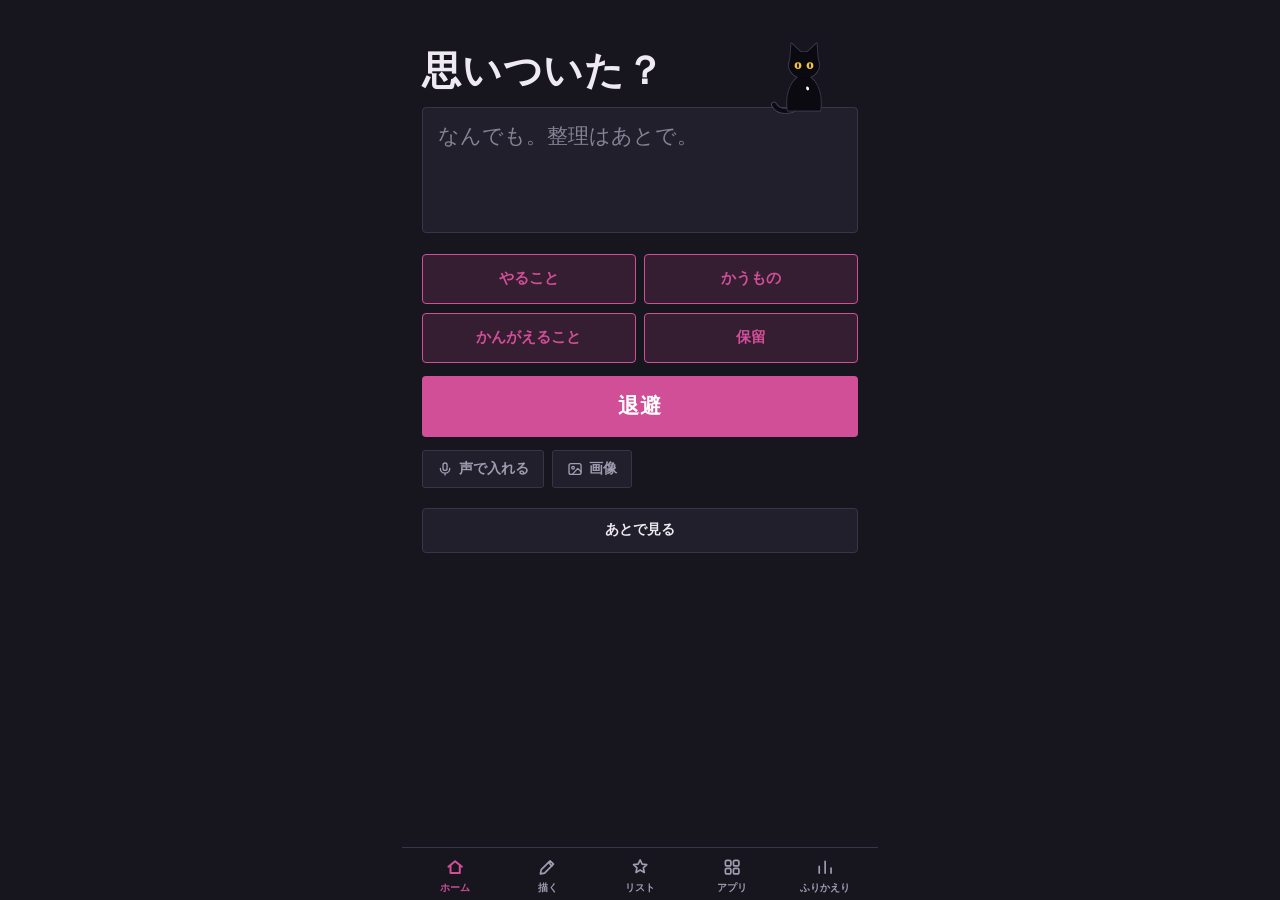
==== commit e3734d9a: "アクセントを #d04f97 に、文字を游明朝に、角を小さくしてキリッと。やりたいことにNotionのやりたいこと置き場を入れる Co-Authored-By: Claude Opus 5.5 <no" ====
--- a/index.html
+++ b/index.html
@@ -15,12 +15,9 @@
   <meta name="apple-mobile-web-app-title" content="脳内タブ">
   <meta name="theme-color" content="#17161f">
 
-  <!-- 文字：見出しは丸ゴシック、本文は読みやすさ重視のUDフォント -->
-  <link rel="preconnect" href="https://fonts.googleapis.com">
-  <link rel="preconnect" href="https://fonts.gstatic.com" crossorigin>
-  <link rel="stylesheet" href="https://fonts.googleapis.com/css2?family=BIZ+UDPGothic:wght@400;700&family=Zen+Maru+Gothic:wght@700;900&display=swap">
-
-  <link rel="stylesheet" href="style.css?v=20261119a">
+  <!-- 文字は游明朝（端末に入っている明朝を使うので、読み込みはなし） -->
+
+  <link rel="stylesheet" href="style.css?v=20261119b">
 </head>
 <body>
 <!--
@@ -462,18 +459,18 @@
 <input id="image-input" type="file" accept="image/*" hidden>
 
 <!-- 読み込む順番が大事：保存 → 部品 → 表示 → 操作 -->
-<script src="js/storage.js?v=20261119a"></script>
-<script src="js/images.js?v=20261119a"></script>
-<script src="js/haru.js?v=20261119a"></script>
-<script src="js/voice.js?v=20261119a"></script>
-<script src="js/analysis.js?v=20261119a"></script>
-<script src="js/ui.js?v=20261119a"></script>
-<script src="js/ui-later.js?v=20261119a"></script>
-<script src="js/ui-review.js?v=20261119a"></script>
-<script src="js/badge.js?v=20261119a"></script>
-<script src="js/ui-draw.js?v=20261119a"></script>
-<script src="js/ui-lists.js?v=20261119a"></script>
-<script src="js/sync.js?v=20261119a"></script>
-<script src="js/app.js?v=20261119a"></script>
+<script src="js/storage.js?v=20261119b"></script>
+<script src="js/images.js?v=20261119b"></script>
+<script src="js/haru.js?v=20261119b"></script>
+<script src="js/voice.js?v=20261119b"></script>
+<script src="js/analysis.js?v=20261119b"></script>
+<script src="js/ui.js?v=20261119b"></script>
+<script src="js/ui-later.js?v=20261119b"></script>
+<script src="js/ui-review.js?v=20261119b"></script>
+<script src="js/badge.js?v=20261119b"></script>
+<script src="js/ui-draw.js?v=20261119b"></script>
+<script src="js/ui-lists.js?v=20261119b"></script>
+<script src="js/sync.js?v=20261119b"></script>
+<script src="js/app.js?v=20261119b"></script>
 </body>
 </html>
--- a/style.css
+++ b/style.css
@@ -15,9 +15,9 @@
   --line: #393549;        /* 枠線 */
   --fg: #efeaf1;          /* 文字 */
   --muted: #a09bb0;       /* 薄い文字 */
-  --accent: #dc9aae;      /* アクセント：春千夜カラー（くすみローズピンク） */
-  --on-accent: #2b1019;   /* アクセント上の文字 */
-  --accent-weak: rgba(220, 154, 174, 0.16);
+  --accent: #d04f97;      /* アクセント：春千夜カラー */
+  --on-accent: #ffffff;   /* アクセント上の文字 */
+  --accent-weak: rgba(208, 79, 151, 0.16);
   --gold: #f2c450;        /* ハルの目の色（小さな差し色） */
   --danger: #ef8a7e;
   --on-danger: #2a1210;
@@ -28,10 +28,11 @@
   --cat-eye: #f4c542;     /* 金色の目 */
   --angel: #fbf7f2;       /* 胸のエンジェルマーク */
 
-  --font-display: 'Zen Maru Gothic', 'Hiragino Maru Gothic ProN', 'Hiragino Sans', sans-serif;
-  --font-body: 'BIZ UDPGothic', 'Hiragino Sans', 'Yu Gothic', 'Meiryo', sans-serif;
-
-  --radius: 22px;
+  /* 文字：游明朝（iPhoneには游明朝が入っていないので、ヒラギノ明朝で出る） */
+  --font-display: 'Yu Mincho', 'YuMincho', 'Hiragino Mincho ProN', 'Hiragino Mincho Pro', 'Noto Serif JP', serif;
+  --font-body: 'Yu Mincho', 'YuMincho', 'Hiragino Mincho ProN', 'Hiragino Mincho Pro', 'Noto Serif JP', serif;
+
+  --radius: 4px;          /* 角の丸み：キリッとさせるため小さく */
   color-scheme: dark;
 }
 
@@ -44,9 +45,9 @@
   --line: #e0d6de;
   --fg: #251f29;
   --muted: #6d6575;
-  --accent: #a9506c;      /* 春千夜カラー（明るい地でも読める濃さ） */
+  --accent: #c0438a;      /* 春千夜カラー（明るい地用に少しだけ濃く） */
   --on-accent: #ffffff;
-  --accent-weak: rgba(169, 80, 108, 0.1);
+  --accent-weak: rgba(208, 79, 151, 0.1);
   --gold: #b07d12;
   --danger: #b3392d;
   --on-danger: #ffffff;
@@ -103,7 +104,7 @@
 /* ---------- 文字 ---------- */
 .question {
   font-family: var(--font-display);
-  font-weight: 900;
+  font-weight: 600;
   font-size: clamp(2.1rem, 7.9vw, 2.8rem);
   line-height: 1.25;
   letter-spacing: 0.02em;
@@ -129,7 +130,7 @@
 .screen-title {
   font-family: var(--font-display);
   font-size: 1.35rem;
-  font-weight: 900;
+  font-weight: 600;
   letter-spacing: 0.04em;
 }
 .screen-title.is-small {
@@ -150,7 +151,7 @@
   min-width: 1.6em;
   margin-left: 0.45em;
   padding: 0 0.45em;
-  border-radius: 999px;
+  border-radius: 3px;
   background: var(--accent-weak);
   color: var(--accent);
   font-size: 0.9em;
@@ -170,7 +171,7 @@
 .btn {
   appearance: none;
   border: 1.5px solid transparent;
-  border-radius: 18px;
+  border-radius: 4px;
   min-height: 3.25rem;
   padding: 0.6rem 1.1rem;
   font: inherit;
@@ -193,9 +194,9 @@
   min-height: 5.5rem;
   font-family: var(--font-display);
   font-size: 1.7rem;
-  font-weight: 900;
+  font-weight: 600;
   letter-spacing: 0.05em;
-  border-radius: 28px;
+  border-radius: 4px;
 }
 .btn-solid { background: var(--surface-2); }
 .btn-quiet { background: var(--surface); border-color: var(--line); }
@@ -213,7 +214,7 @@
   font-size: 1rem;
   background: var(--surface);
   border-color: var(--line);
-  border-radius: 999px;
+  border-radius: 3px;
   color: var(--muted);
 }
 .btn-tool svg { width: 1.15rem; height: 1.15rem; }
@@ -239,7 +240,7 @@
   color: var(--fg);
   background: var(--surface);
   border: 1.5px solid var(--line);
-  border-radius: 18px;
+  border-radius: 4px;
   padding: 0.95rem 1.1rem;
 }
 .field::placeholder { color: var(--muted); opacity: 0.8; }
@@ -263,7 +264,7 @@
 .field-search {
   font-size: max(16px, 1.1rem);
   padding: 0.75rem 1rem;
-  border-radius: 999px;
+  border-radius: 3px;
 }
 
 /* ---------- 1. ホーム ----------
@@ -299,13 +300,13 @@
   min-height: 3.6rem;
   padding: 0.4rem 0.3rem;
   border: 1.5px solid var(--accent);
-  border-radius: 18px;
+  border-radius: 4px;
   background: var(--accent-weak);
   color: var(--accent);
   font: inherit;
   font-family: var(--font-display);
   font-size: 1.05rem;
-  font-weight: 900;
+  font-weight: 600;
   line-height: 1.3;
   cursor: pointer;
   transition: transform 0.08s ease;
@@ -323,7 +324,7 @@
   width: 100%;
   aspect-ratio: 1;
   object-fit: cover;
-  border-radius: 16px;
+  border-radius: 4px;
 }
 .attach-remove {
   position: absolute;
@@ -366,7 +367,7 @@
   flex-direction: column;
   gap: 0.8rem;
   padding: 1rem 1.1rem;
-  border-radius: 20px;
+  border-radius: 4px;
   background: var(--accent-weak);
 }
 .check p { font-weight: 700; }
@@ -405,7 +406,7 @@
   font-size: 0.95rem;
   font-weight: 700;
   padding: 0.4rem 0.95rem;
-  border-radius: 999px;
+  border-radius: 3px;
   cursor: pointer;
 }
 .chip.is-on {
@@ -437,7 +438,7 @@
   display: flex;
   gap: 0.9rem;
   align-items: center;
-  border-radius: 20px;
+  border-radius: 4px;
 }
 .tab-body {
   flex: 1;
@@ -464,7 +465,7 @@
 }
 .tag {
   padding: 0 0.6rem;
-  border-radius: 999px;
+  border-radius: 3px;
   background: var(--accent-weak);
   color: var(--accent);
   font-weight: 700;
@@ -472,7 +473,7 @@
 .tab-thumb {
   width: 3.4rem;
   height: 3.4rem;
-  border-radius: 12px;
+  border-radius: 4px;
   object-fit: cover;
   flex-shrink: 0;
   background: var(--surface-2);
@@ -513,14 +514,14 @@
   width: 100%;
   max-height: 60vh;
   object-fit: contain;
-  border-radius: 18px;
+  border-radius: 4px;
   background: var(--surface);
 }
 .new-cat {
   display: flex;
   gap: 0.5rem;
 }
-.new-cat .field { font-size: max(16px, 1.05rem); padding: 0.6rem 0.9rem; border-radius: 999px; }
+.new-cat .field { font-size: max(16px, 1.05rem); padding: 0.6rem 0.9rem; border-radius: 3px; }
 
 .link-list {
   list-style: none;
@@ -535,7 +536,7 @@
   align-items: center;
   gap: 0.5rem;
   background: var(--surface);
-  border-radius: 16px;
+  border-radius: 4px;
   padding: 0.3rem 0.4rem 0.3rem 1rem;
 }
 .link-item .link-open {
@@ -568,7 +569,7 @@
   flex-direction: column;
   gap: 0.6rem;
   padding: 1rem;
-  border-radius: 20px;
+  border-radius: 4px;
   border: 1.5px dashed var(--line);
 }
 .picker .link-list { max-height: 16rem; overflow-y: auto; }
@@ -589,7 +590,7 @@
   align-items: baseline;
   gap: 0.4rem;
   font-family: var(--font-display);
-  font-weight: 900;
+  font-weight: 600;
 }
 .big-number strong {
   font-size: 3rem;
@@ -718,7 +719,7 @@
 }
 .lost-text {
   font-family: var(--font-display);
-  font-weight: 900;
+  font-weight: 600;
   font-size: clamp(2.2rem, 8.8vw, 3.4rem);
   line-height: 1.35;
   max-width: 16em;
@@ -747,7 +748,7 @@
   align-items: center;
   gap: 1rem;
   padding: 0.7rem 0.8rem 0.7rem 1.3rem;
-  border-radius: 999px;
+  border-radius: 3px;
   background: var(--fg);
   color: var(--bg);
   font-weight: 700;
@@ -846,7 +847,7 @@
   top: -0.6rem;
   right: 0;
   font-family: var(--font-display);
-  font-weight: 900;
+  font-weight: 600;
   color: var(--muted);
   font-size: 1.1rem;
   pointer-events: none;
@@ -877,11 +878,11 @@
   z-index: 2;
   white-space: nowrap;
   padding: 0.3rem 0.8rem;
-  border-radius: 999px;
+  border-radius: 3px;
   background: var(--fg);
   color: var(--bg);
   font-family: var(--font-display);
-  font-weight: 900;
+  font-weight: 600;
   font-size: 1rem;
   animation: haru-pop 0.2s ease-out;
 }
@@ -935,7 +936,7 @@
   justify-content: center;
   gap: 0.2rem;
   cursor: pointer;
-  border-radius: 14px;
+  border-radius: 4px;
 }
 .tab svg { width: 1.45rem; height: 1.45rem; }
 .tab[aria-current="page"] { color: var(--accent); }
@@ -955,7 +956,7 @@
 }
 .draw-timer.is-over .draw-ring { background: var(--gold); }
 .draw-face-in { position: absolute; inset: 0; display: flex; flex-direction: column; align-items: center; justify-content: center; gap: 0.3rem; padding: 0 1.6rem; }
-.draw-clock { font-family: var(--font-display); font-weight: 900; font-size: clamp(2.4rem, 10.5vw, 3.4rem); line-height: 1; font-variant-numeric: tabular-nums; letter-spacing: 0.02em; }
+.draw-clock { font-family: var(--font-display); font-weight: 600; font-size: clamp(2.4rem, 10.5vw, 3.4rem); line-height: 1; font-variant-numeric: tabular-nums; letter-spacing: 0.02em; }
 .draw-timer.is-running .draw-clock { color: var(--accent); }
 .draw-timer.is-over .draw-clock { color: var(--gold); }
 .draw-clock-sub { color: var(--muted); font-size: 0.82rem; line-height: 1.45; }
@@ -974,11 +975,11 @@
 
 .draw-stats { display: grid; grid-template-columns: 1fr 1fr; gap: 0.75rem; }
 .draw-stat { gap: 0.25rem; }
-.draw-stat strong { font-family: var(--font-display); font-weight: 900; font-size: 1.7rem; font-variant-numeric: tabular-nums; }
+.draw-stat strong { font-family: var(--font-display); font-weight: 600; font-size: 1.7rem; font-variant-numeric: tabular-nums; }
 
 .draw-goal { display: flex; align-items: baseline; justify-content: space-between; gap: 0.6rem; flex-wrap: wrap; }
-.draw-goal strong { font-family: var(--font-display); font-weight: 900; font-size: 1.6rem; color: var(--accent); }
-.draw-meter { height: 12px; border-radius: 999px; background: var(--line); overflow: hidden; }
+.draw-goal strong { font-family: var(--font-display); font-weight: 600; font-size: 1.6rem; color: var(--accent); }
+.draw-meter { height: 12px; border-radius: 3px; background: var(--line); overflow: hidden; }
 .draw-meter span { display: block; height: 100%; width: 0; background: var(--accent); border-radius: inherit; transition: width 0.4s; }
 .draw-steps { font-variant-numeric: tabular-nums; font-size: 0.85rem; }
 
@@ -993,7 +994,7 @@
 .draw-cal { display: grid; grid-template-columns: repeat(7, 1fr); gap: 4px; }
 .draw-cell {
   appearance: none; border: 0; padding: 0; font: inherit; color: var(--fg); cursor: pointer;
-  aspect-ratio: 0.92; border-radius: 10px; background: color-mix(in srgb, var(--line) 55%, transparent);
+  aspect-ratio: 0.92; border-radius: 4px; background: color-mix(in srgb, var(--line) 55%, transparent);
   display: flex; flex-direction: column; align-items: center; justify-content: center; gap: 1px; min-width: 0;
 }
 .draw-cell b { font-family: var(--font-display); font-weight: 500; font-size: 0.85rem; font-variant-numeric: tabular-nums; }
@@ -1012,7 +1013,7 @@
 .draw-cell[data-lv="4"], .draw-cal-legend i[data-lv="4"] { background: var(--accent); }
 .draw-month-stats { display: grid; grid-template-columns: repeat(3, 1fr); gap: 0.5rem; }
 .draw-mstat { gap: 0.15rem; padding: 0.7rem 0.75rem; }
-.draw-mstat strong { font-family: var(--font-display); font-weight: 900; font-size: 1.25rem; color: var(--accent); font-variant-numeric: tabular-nums; }
+.draw-mstat strong { font-family: var(--font-display); font-weight: 600; font-size: 1.25rem; color: var(--accent); font-variant-numeric: tabular-nums; }
 .draw-mstat small { font-size: 0.75rem; color: var(--muted); margin-left: 0.1rem; }
 .draw-day-head { display: flex; align-items: baseline; justify-content: space-between; gap: 0.6rem; }
 .draw-day-head strong { font-family: var(--font-display); font-size: 1.05rem; }
@@ -1051,12 +1052,12 @@
   grid-template-columns: 1fr 1fr;
   gap: 0.3rem;
   padding: 0.3rem;
-  border-radius: 999px;
+  border-radius: 3px;
   background: var(--surface);
 }
 .seg button {
   appearance: none; border: 0; font: inherit; font-weight: 700; font-size: 1rem;
-  padding: 0.55rem 0; border-radius: 999px; background: none; color: var(--muted); cursor: pointer;
+  padding: 0.55rem 0; border-radius: 3px; background: none; color: var(--muted); cursor: pointer;
 }
 .seg button[aria-pressed="true"] { background: var(--accent); color: var(--on-accent); }
 .list-lead { color: var(--muted); font-size: 0.95rem; margin: 0; }
@@ -1066,7 +1067,7 @@
 .list-items { list-style: none; margin: 0; padding: 0; display: flex; flex-direction: column; gap: 0.5rem; }
 .list-item {
   display: flex; align-items: flex-start; gap: 0.75rem;
-  padding: 0.85rem 0.9rem; border-radius: 18px; background: var(--surface);
+  padding: 0.85rem 0.9rem; border-radius: 4px; background: var(--surface);
 }
 .list-check {
   appearance: none; flex: none; width: 1.7rem; height: 1.7rem; margin-top: 0.05rem;
@@ -1083,7 +1084,7 @@
 .list-when { color: var(--accent); }
 .list-del {
   appearance: none; flex: none; border: 0; background: none; color: var(--muted);
-  font: inherit; font-size: 0.82rem; padding: 0.2rem 0.3rem; cursor: pointer; border-radius: 8px;
+  font: inherit; font-size: 0.82rem; padding: 0.2rem 0.3rem; cursor: pointer; border-radius: 4px;
 }
 .list-del.is-armed { color: var(--danger); font-weight: 700; }
 .list-sub { color: var(--muted); font-size: 0.9rem; font-weight: 700; letter-spacing: 0.1em; margin: 0.4rem 0 0; }
@@ -1098,11 +1099,12 @@
 }
 .app-card:active { transform: scale(0.98); border-color: var(--accent); }
 .app-icon {
-  flex: none; width: 3.2rem; height: 3.2rem; border-radius: 16px;
+  flex: none; width: 3.2rem; height: 3.2rem; border-radius: 4px;
   display: grid; place-items: center; background: var(--accent-weak); color: var(--accent);
 }
 .app-icon svg { width: 1.7rem; height: 1.7rem; }
-.app-name { font-family: var(--font-display); font-weight: 900; font-size: 1.2rem; }
+.app-name { font-family: var(--font-display); font-weight: 600; font-size: 1.2rem; }
 .app-desc { color: var(--muted); font-size: 0.9rem; line-height: 1.5; }
 .app-go { margin-left: auto; color: var(--muted); flex: none; }
 .app-go svg { width: 1.2rem; height: 1.2rem; }
+.list-tag { display: inline-block; margin-right: 0.5em; padding: 0 0.4em; border: 1px solid var(--line); border-radius: 3px; font-size: 0.75rem; }
